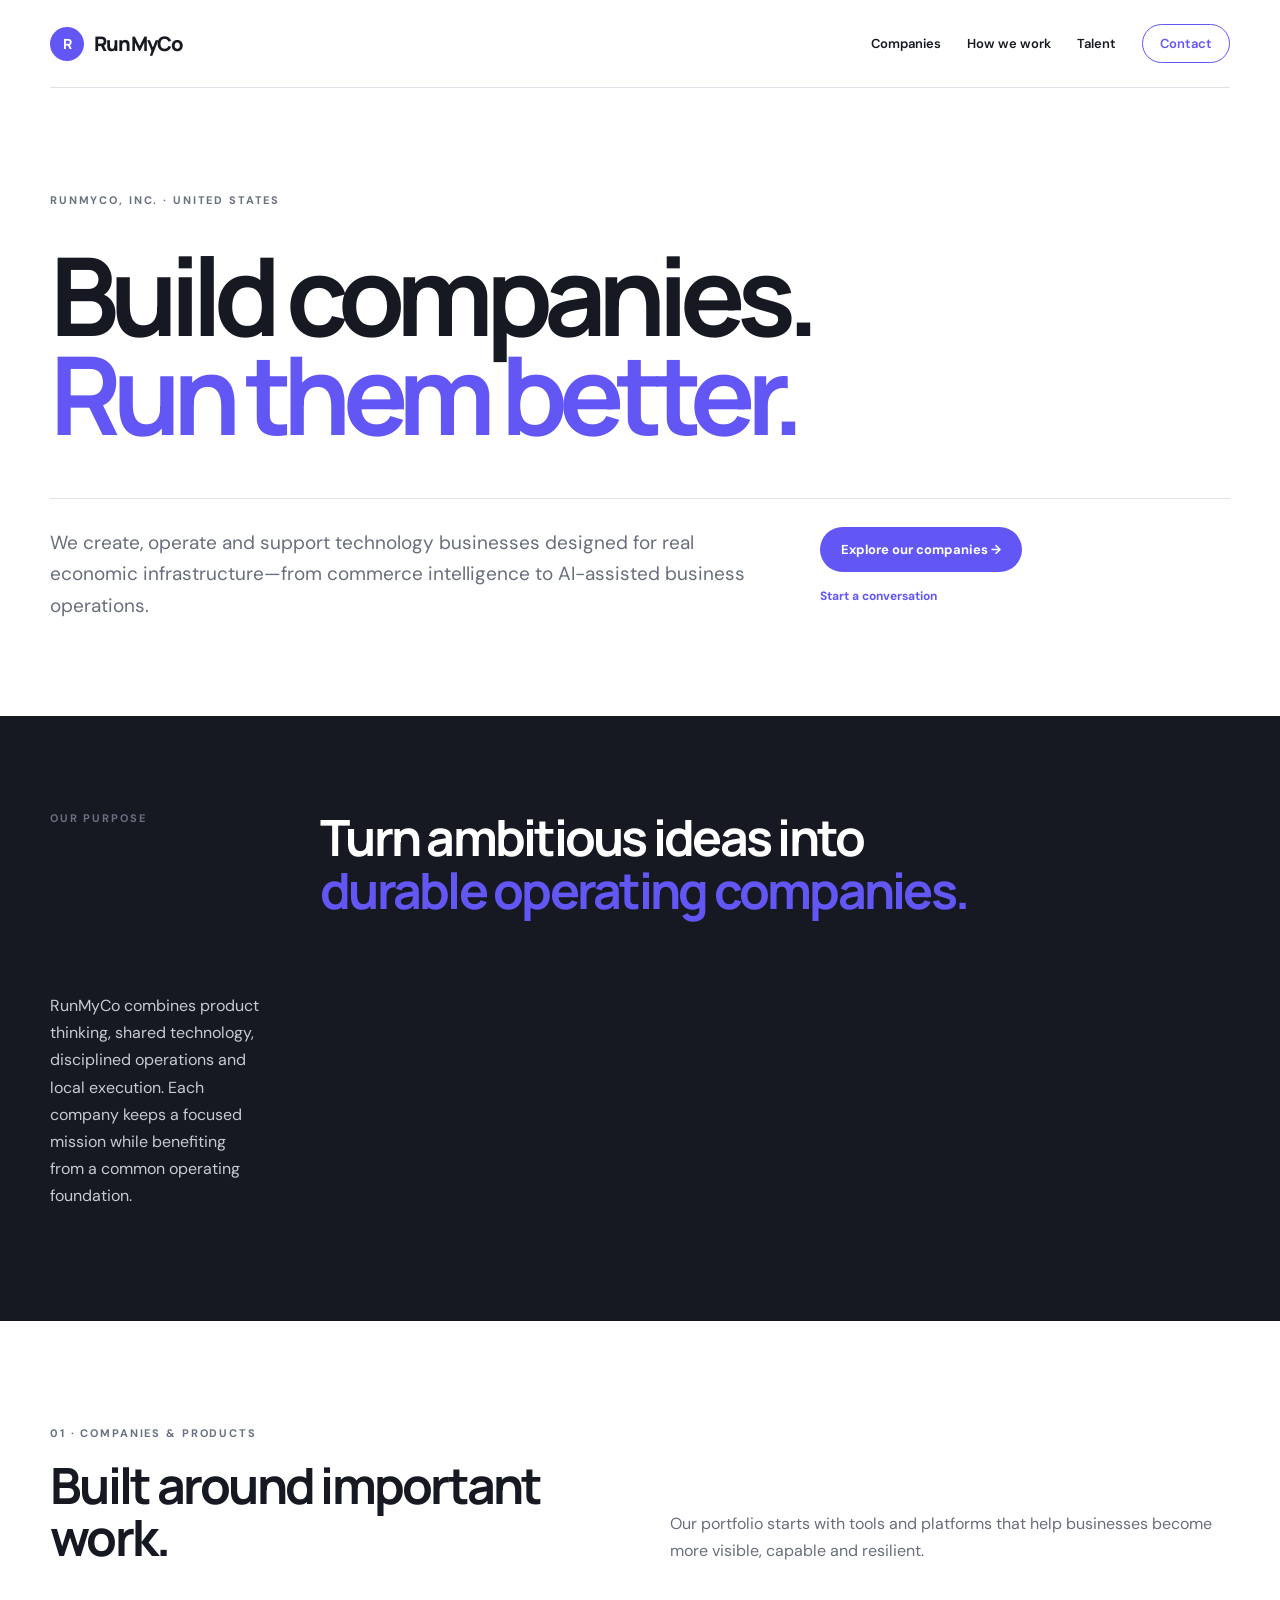
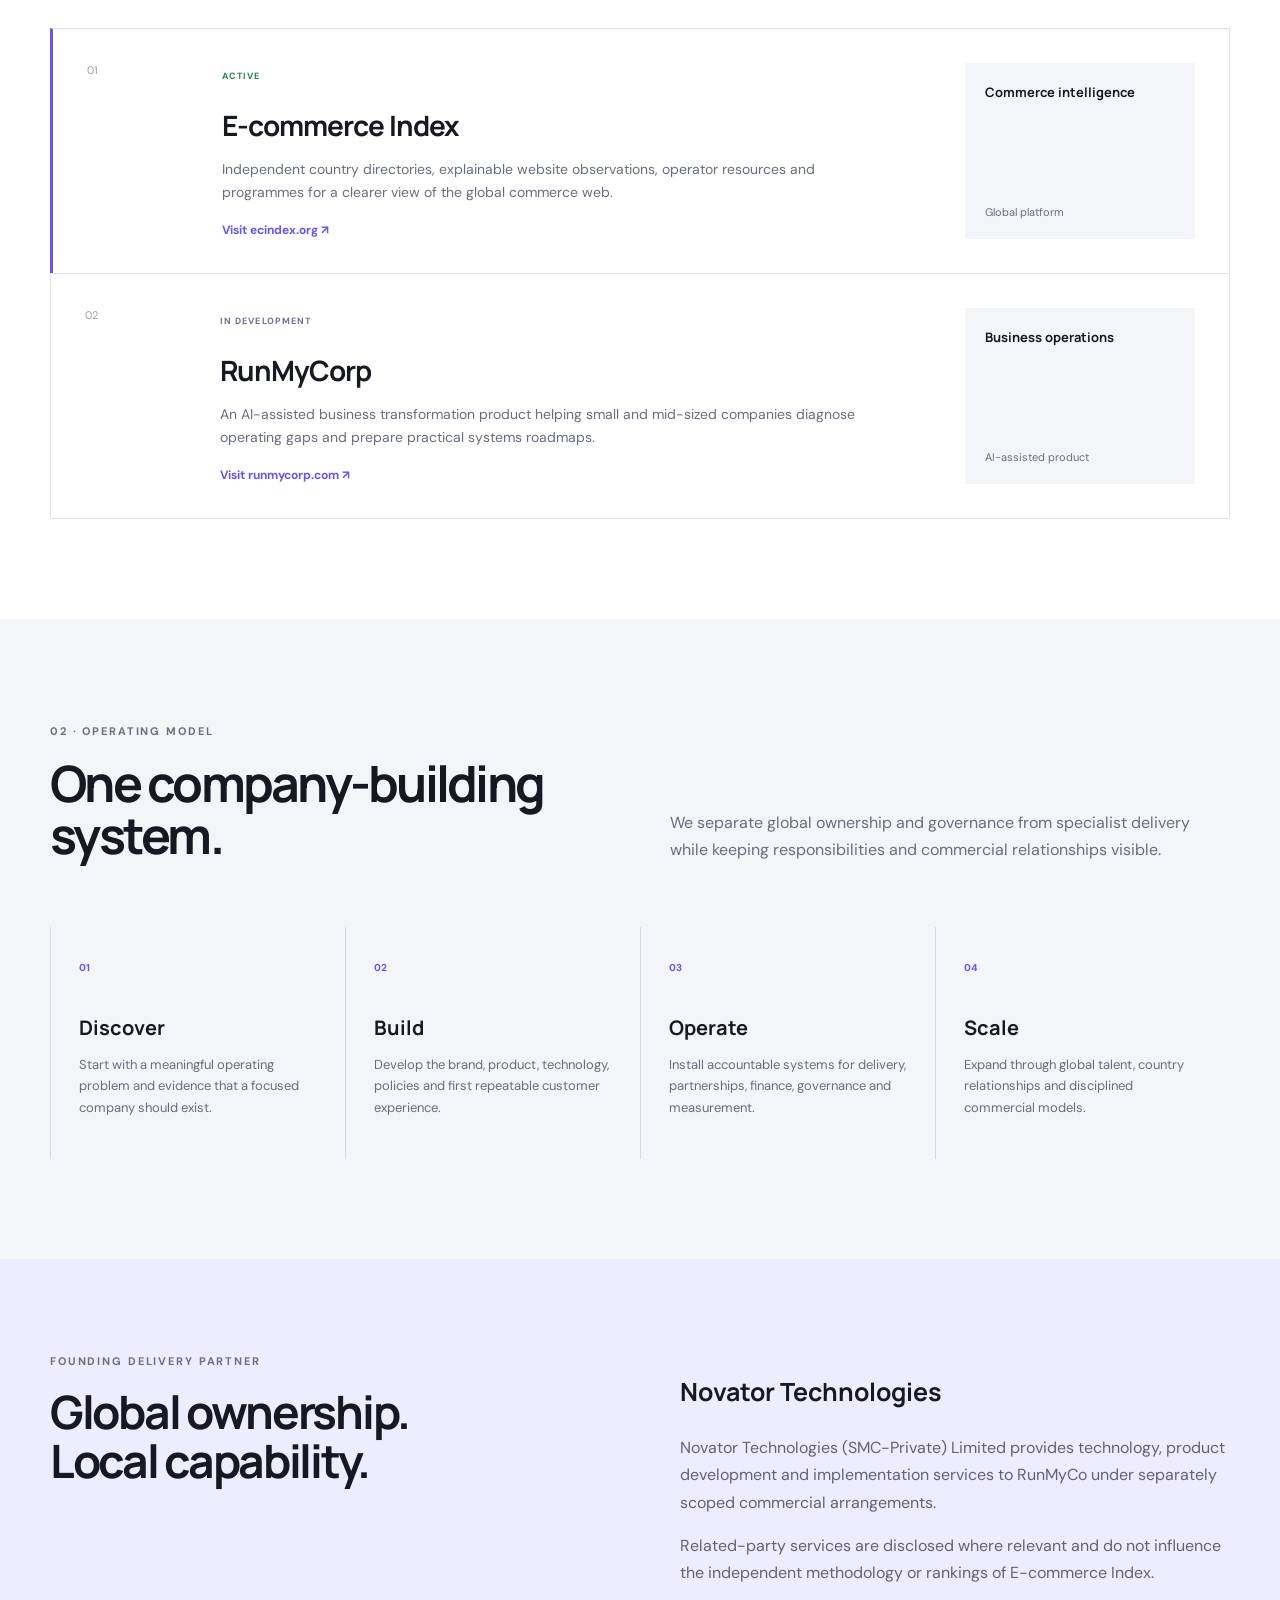
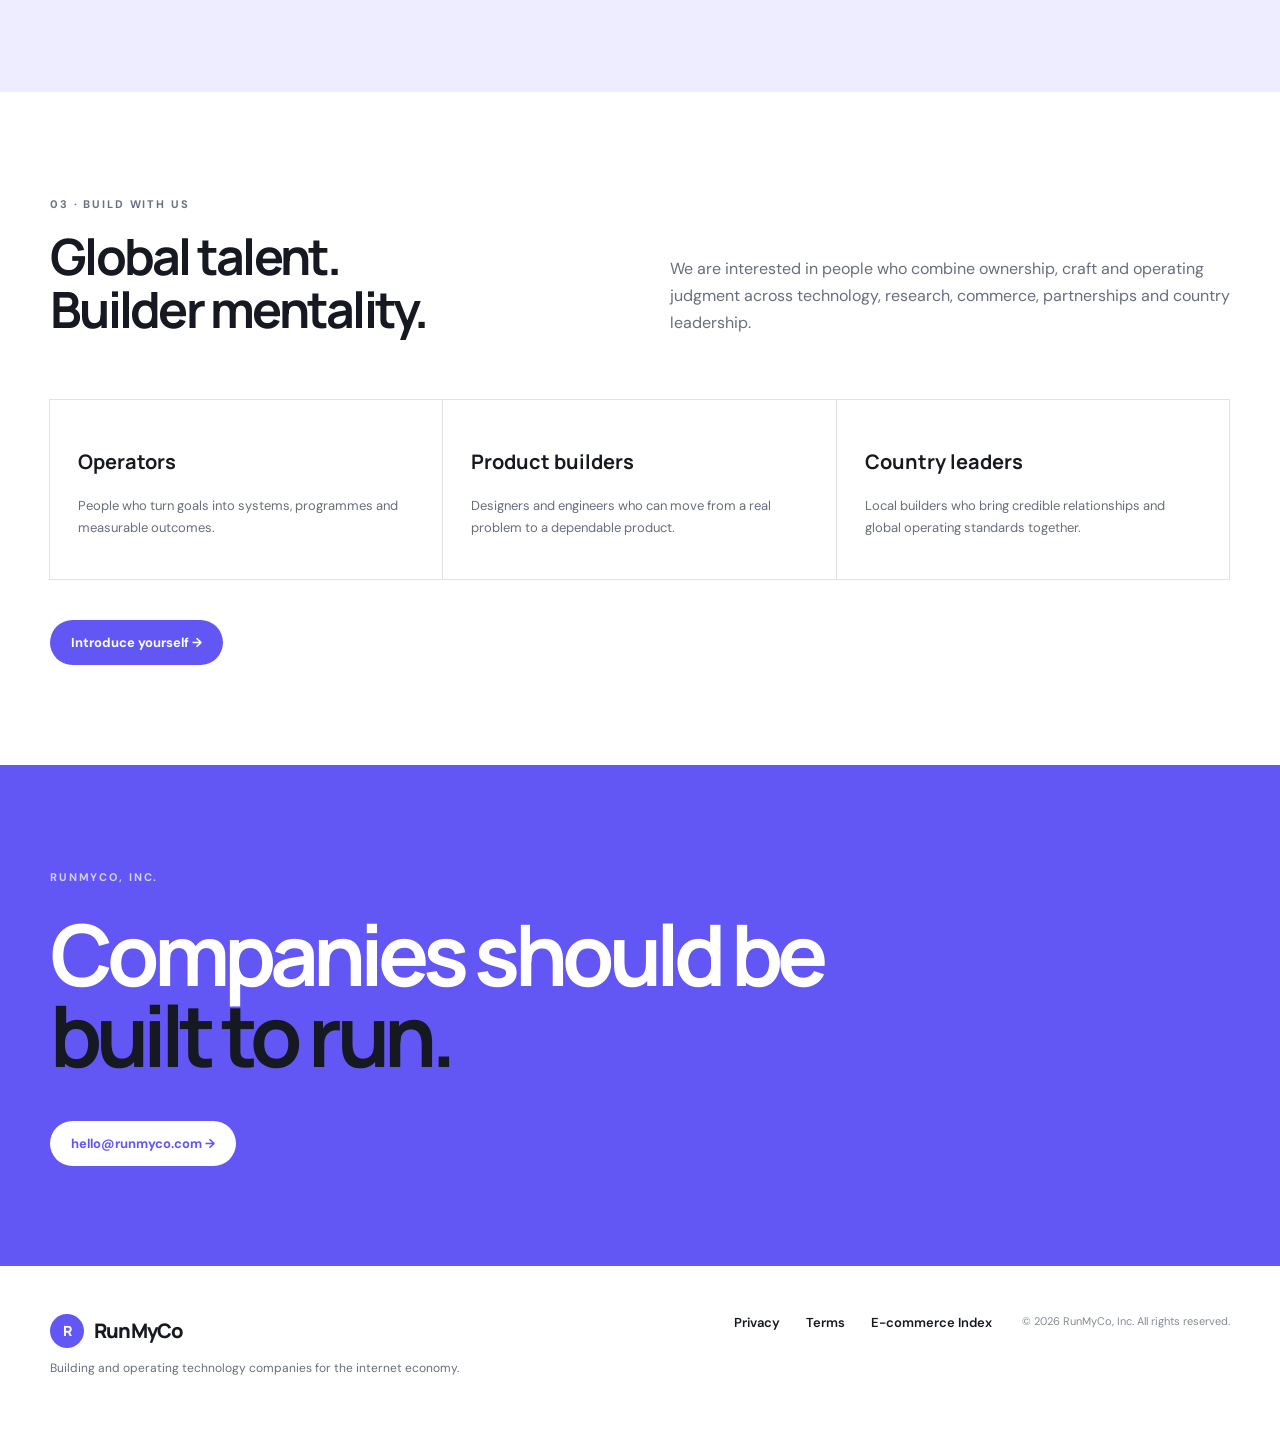
==== index.html @ 38af146b "Build RunMyCo corporate website" ====
<!doctype html><html lang="en"><head><meta charset="UTF-8"><meta name="viewport" content="width=device-width,initial-scale=1"><meta name="description" content="RunMyCo, Inc. builds and operates technology companies for the internet economy."><link rel="canonical" href="https://runmyco.com/"><meta property="og:title" content="RunMyCo, Inc."><meta property="og:description" content="We build and operate companies for the internet economy."><meta property="og:url" content="https://runmyco.com/"><title>RunMyCo, Inc. — Build. Operate. Scale.</title><link rel="preconnect" href="https://fonts.googleapis.com"><link rel="preconnect" href="https://fonts.gstatic.com" crossorigin><link href="https://fonts.googleapis.com/css2?family=DM+Sans:wght@400;500;600;700&family=Manrope:wght@500;600;700;800&display=swap" rel="stylesheet"><link rel="stylesheet" href="/styles.css"><link rel="icon" href="/favicon.svg" type="image/svg+xml"></head><body>
<header class="shell"><a class="brand" href="/"><span>R</span>RunMyCo</a><nav><a href="#portfolio">Companies</a><a href="#model">How we work</a><a href="#talent">Talent</a><a href="mailto:hello@runmyco.com" class="nav-cta">Contact</a></nav></header>
<main><section class="hero shell"><div class="eyebrow">RunMyCo, Inc. · United States</div><h1>Build companies.<br><i>Run them better.</i></h1><div class="hero-bottom"><p>We create, operate and support technology businesses designed for real economic infrastructure—from commerce intelligence to AI-assisted business operations.</p><div><a class="button primary" href="#portfolio">Explore our companies →</a><a class="text-link" href="mailto:hello@runmyco.com">Start a conversation</a></div></div></section>
<section class="statement"><div class="shell"><span>OUR PURPOSE</span><h2>Turn ambitious ideas into<br><i>durable operating companies.</i></h2><p>RunMyCo combines product thinking, shared technology, disciplined operations and local execution. Each company keeps a focused mission while benefiting from a common operating foundation.</p></div></section>
<section class="portfolio shell" id="portfolio"><div class="section-intro"><div><span>01 · COMPANIES & PRODUCTS</span><h2>Built around important work.</h2></div><p>Our portfolio starts with tools and platforms that help businesses become more visible, capable and resilient.</p></div><article class="company featured"><div class="company-no">01</div><div><span class="status active">ACTIVE</span><h3>E-commerce Index</h3><p>Independent country directories, explainable website observations, operator resources and programmes for a clearer view of the global commerce web.</p><a href="https://ecindex.org" target="_blank" rel="noopener">Visit ecindex.org ↗</a></div><aside><b>Commerce intelligence</b><span>Global platform</span></aside></article><article class="company"><div class="company-no">02</div><div><span class="status development">IN DEVELOPMENT</span><h3>RunMyCorp</h3><p>An AI-assisted business transformation product helping small and mid-sized companies diagnose operating gaps and prepare practical systems roadmaps.</p><a href="https://runmycorp.com" target="_blank" rel="noopener">Visit runmycorp.com ↗</a></div><aside><b>Business operations</b><span>AI-assisted product</span></aside></article></section>
<section class="model" id="model"><div class="shell"><div class="section-intro"><div><span>02 · OPERATING MODEL</span><h2>One company-building system.</h2></div><p>We separate global ownership and governance from specialist delivery while keeping responsibilities and commercial relationships visible.</p></div><div class="model-grid"><article><b>01</b><h3>Discover</h3><p>Start with a meaningful operating problem and evidence that a focused company should exist.</p></article><article><b>02</b><h3>Build</h3><p>Develop the brand, product, technology, policies and first repeatable customer experience.</p></article><article><b>03</b><h3>Operate</h3><p>Install accountable systems for delivery, partnerships, finance, governance and measurement.</p></article><article><b>04</b><h3>Scale</h3><p>Expand through global talent, country relationships and disciplined commercial models.</p></article></div></div></section>
<section class="partner"><div class="shell partner-grid"><div><span>FOUNDING DELIVERY PARTNER</span><h2>Global ownership.<br>Local capability.</h2></div><div><h3>Novator Technologies</h3><p>Novator Technologies (SMC-Private) Limited provides technology, product development and implementation services to RunMyCo under separately scoped commercial arrangements.</p><p>Related-party services are disclosed where relevant and do not influence the independent methodology or rankings of E-commerce Index.</p></div></div></section>
<section class="talent shell" id="talent"><div class="section-intro"><div><span>03 · BUILD WITH US</span><h2>Global talent.<br>Builder mentality.</h2></div><p>We are interested in people who combine ownership, craft and operating judgment across technology, research, commerce, partnerships and country leadership.</p></div><div class="talent-grid"><article><h3>Operators</h3><p>People who turn goals into systems, programmes and measurable outcomes.</p></article><article><h3>Product builders</h3><p>Designers and engineers who can move from a real problem to a dependable product.</p></article><article><h3>Country leaders</h3><p>Local builders who bring credible relationships and global operating standards together.</p></article></div><a class="button primary" href="mailto:hello@runmyco.com?subject=Building%20with%20RunMyCo&body=Name%3A%0ACountry%3A%0AProfessional%20profile%3A%0AArea%20of%20interest%3A%0AWhat%20you%20would%20like%20to%20build%3A%0A">Introduce yourself →</a></section>
<section class="closing"><div class="shell"><span>RUNMYCO, INC.</span><h2>Companies should be<br><i>built to run.</i></h2><a class="button light" href="mailto:hello@runmyco.com">hello@runmyco.com →</a></div></section></main>
<footer class="shell"><div><a class="brand" href="/"><span>R</span>RunMyCo</a><p>Building and operating technology companies for the internet economy.</p></div><nav><a href="/privacy/">Privacy</a><a href="/terms/">Terms</a><a href="https://ecindex.org">E-commerce Index</a></nav><small>© 2026 RunMyCo, Inc. All rights reserved.</small></footer></body></html>
---- styles.css ----
:root{--ink:#171922;--muted:#686e7d;--rule:#dfe2e8;--soft:#f4f5f8;--purple:#6257f5;--lavender:#eeecff}*{box-sizing:border-box}html{scroll-behavior:smooth}body{margin:0;color:var(--ink);font-family:"DM Sans",sans-serif}.shell{margin:auto;width:min(1180px,calc(100% - 40px))}header{align-items:center;border-bottom:1px solid var(--rule);display:flex;height:88px;justify-content:space-between}.brand{align-items:center;color:var(--ink);display:flex;font:800 20px "Manrope";gap:10px;letter-spacing:-.04em;text-decoration:none}.brand span{background:var(--purple);border-radius:50%;color:#fff;display:grid;font-size:14px;height:34px;place-items:center;width:34px}header nav,footer nav{align-items:center;display:flex;gap:26px}header nav a,footer nav a{color:var(--ink);font-size:13px;font-weight:600;text-decoration:none}.nav-cta{border:1px solid var(--purple);border-radius:99px;color:var(--purple)!important;padding:10px 17px}.hero{padding:105px 0 95px}.eyebrow,.section-intro span,.statement span,.partner span,.closing span{color:#697083;font-size:11px;font-weight:700;letter-spacing:.17em;text-transform:uppercase}.hero h1{font:700 clamp(60px,8.5vw,118px)/.91 "Manrope";letter-spacing:-.08em;margin:38px 0 55px}.hero h1 i,.statement h2 i,.closing h2 i{color:var(--purple);font-style:normal}.hero-bottom{border-top:1px solid var(--rule);display:grid;gap:75px;grid-template-columns:1fr 410px;padding-top:28px}.hero-bottom p{color:var(--muted);font-size:19px;line-height:1.65;margin:0;max-width:720px}.hero-bottom>div{align-items:flex-start;display:flex;flex-direction:column;gap:16px}.button{border-radius:99px;display:inline-flex;font-size:13px;font-weight:700;padding:14px 21px;text-decoration:none}.primary{background:var(--purple);color:#fff}.text-link{color:var(--purple);font-size:12px;font-weight:700;text-decoration:none}.statement{background:var(--ink);color:#fff;padding:95px 0}.statement .shell{display:grid;gap:60px;grid-template-columns:210px 1fr}.statement h2{font:700 50px/1.05 "Manrope";letter-spacing:-.055em;margin:0}.statement p{color:#c7cad3;line-height:1.7;max-width:720px}.portfolio,.talent{padding:100px 0}.section-intro{display:grid;gap:60px;grid-template-columns:1fr 1fr;margin-bottom:48px}.section-intro h2{font:700 50px/1.05 "Manrope";letter-spacing:-.055em;margin:17px 0}.section-intro>p{align-self:end;color:var(--muted);line-height:1.7}.company{border:1px solid var(--rule);display:grid;gap:35px;grid-template-columns:100px 1fr 230px;margin-top:-1px;padding:34px}.company-no{color:#9ba0ad;font-size:11px}.company .status{font-size:9px;font-weight:700;letter-spacing:.12em}.status.active{color:#26834e}.status.development{color:#756e91}.company h3{font:700 28px "Manrope";letter-spacing:-.035em;margin:22px 0 10px}.company p{color:var(--muted);font-size:14px;line-height:1.65;max-width:650px}.company a{color:var(--purple);font-size:12px;font-weight:700;text-decoration:none}.company aside{align-items:flex-start;background:var(--soft);display:flex;flex-direction:column;padding:20px}.company aside b{font:700 13px "Manrope"}.company aside span{color:var(--muted);font-size:11px;margin-top:auto}.company.featured{border-left:3px solid var(--purple)}.model{background:var(--soft);padding:100px 0}.model-grid{display:grid;grid-template-columns:repeat(4,1fr)}.model-grid article{border-left:1px solid #d7dae2;padding:28px}.model-grid b{color:var(--purple);font-size:10px}.model-grid h3{font:700 20px "Manrope";margin:38px 0 10px}.model-grid p,.talent-grid p{color:var(--muted);font-size:13px;line-height:1.65}.partner{background:var(--lavender);padding:90px 0}.partner-grid{display:grid;gap:80px;grid-template-columns:1fr 1fr}.partner h2{font:700 46px/1.05 "Manrope";letter-spacing:-.05em;margin:18px 0}.partner h3{font:700 25px "Manrope"}.partner p{color:#5f6474;line-height:1.7}.talent-grid{display:grid;grid-template-columns:repeat(3,1fr);margin-bottom:40px}.talent-grid article{border:1px solid var(--rule);margin:-1px 0 0 -1px;padding:28px}.talent-grid h3{font:700 20px "Manrope"}.closing{background:var(--purple);color:#fff;padding:100px 0}.closing span{color:#d4d0ff}.closing h2{font:700 clamp(50px,7vw,85px)/.95 "Manrope";letter-spacing:-.07em;margin:28px 0 45px}.closing h2 i{color:#171922}.button.light{background:#fff;color:var(--purple)}footer{align-items:start;display:grid;gap:30px;grid-template-columns:1fr auto auto;padding:48px 0}footer p{color:var(--muted);font-size:12px}footer small{color:#858a98;font-size:11px}@media(max-width:850px){header nav a:not(.nav-cta){display:none}.hero-bottom,.statement .shell,.section-intro,.partner-grid{grid-template-columns:1fr}.company{grid-template-columns:55px 1fr}.company aside{grid-column:2}.model-grid,.talent-grid{grid-template-columns:1fr 1fr}footer{grid-template-columns:1fr}}@media(max-width:580px){.hero{padding:70px 0}.hero h1{font-size:clamp(52px,15vw,72px)}.company{grid-template-columns:1fr;padding:25px}.company aside{grid-column:auto}.model-grid,.talent-grid{grid-template-columns:1fr}.portfolio,.talent,.model{padding:70px 0}.statement h2,.section-intro h2,.partner h2{font-size:39px}}
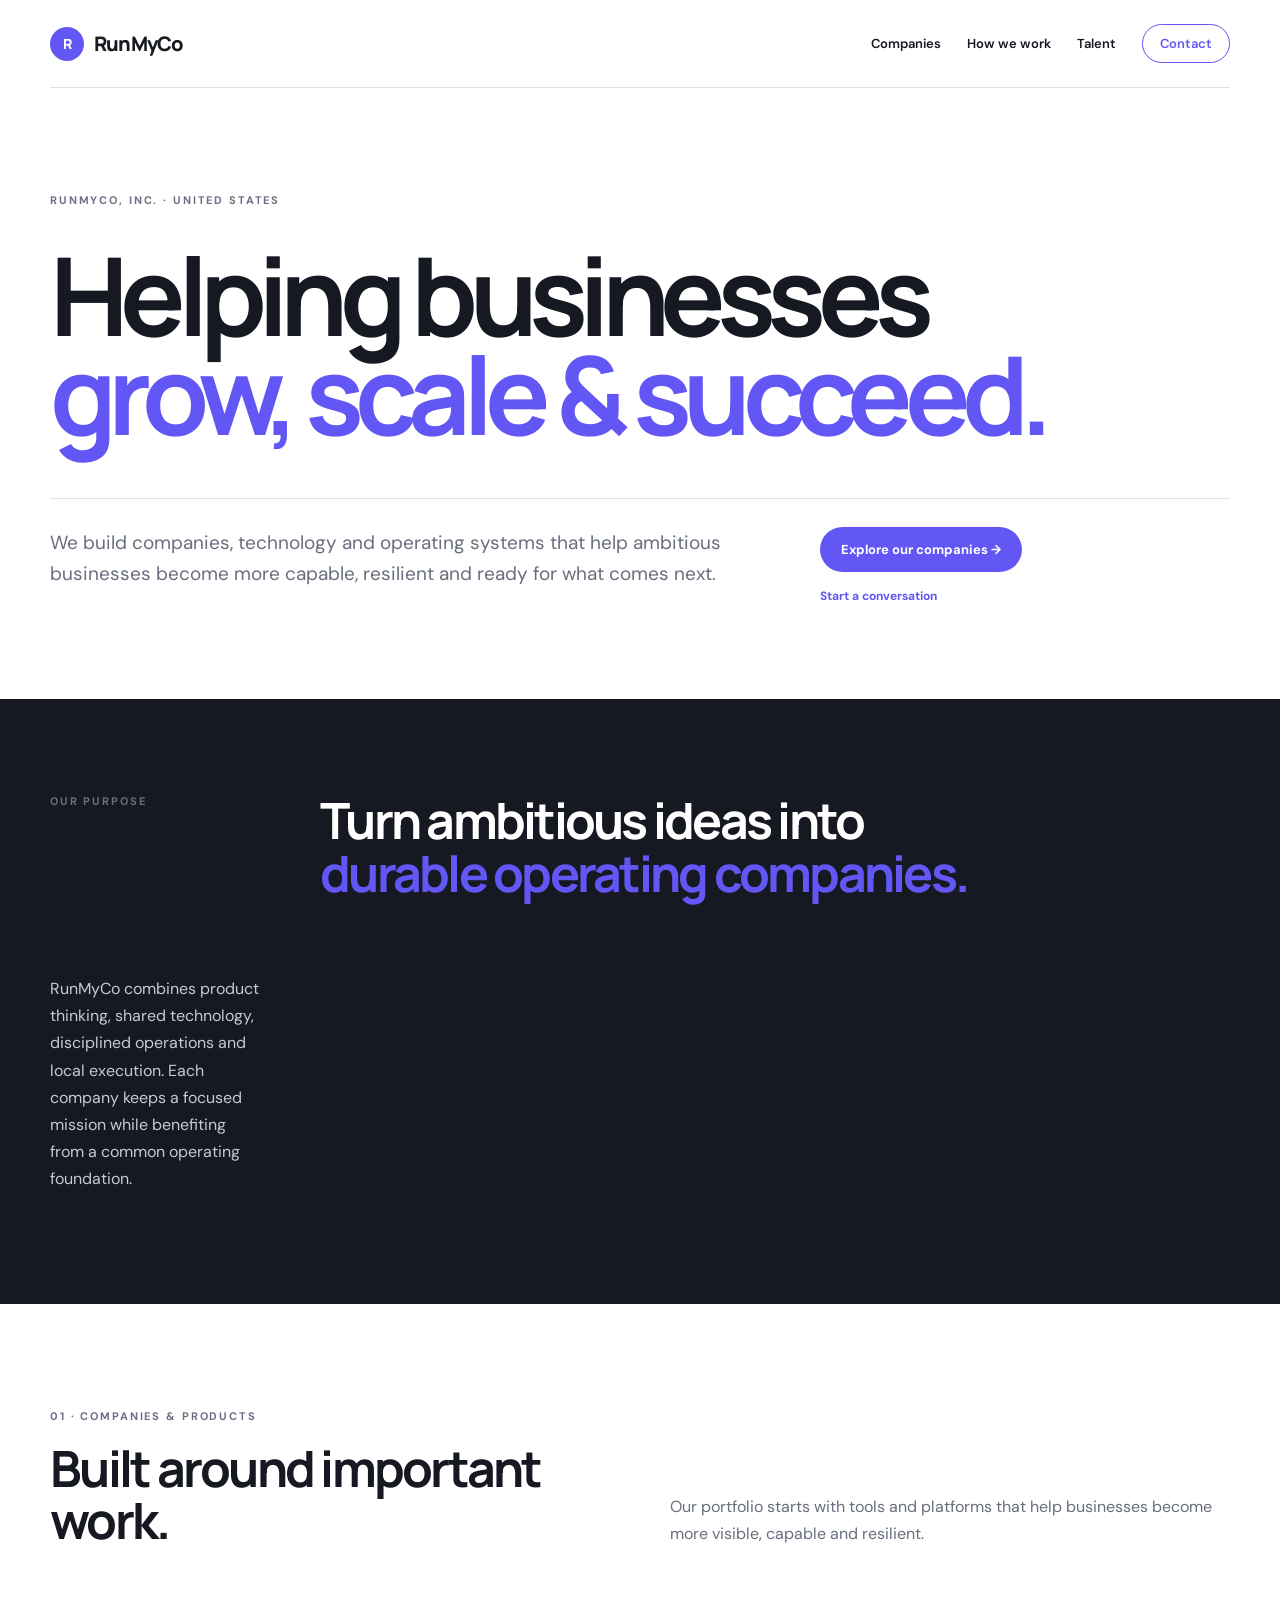
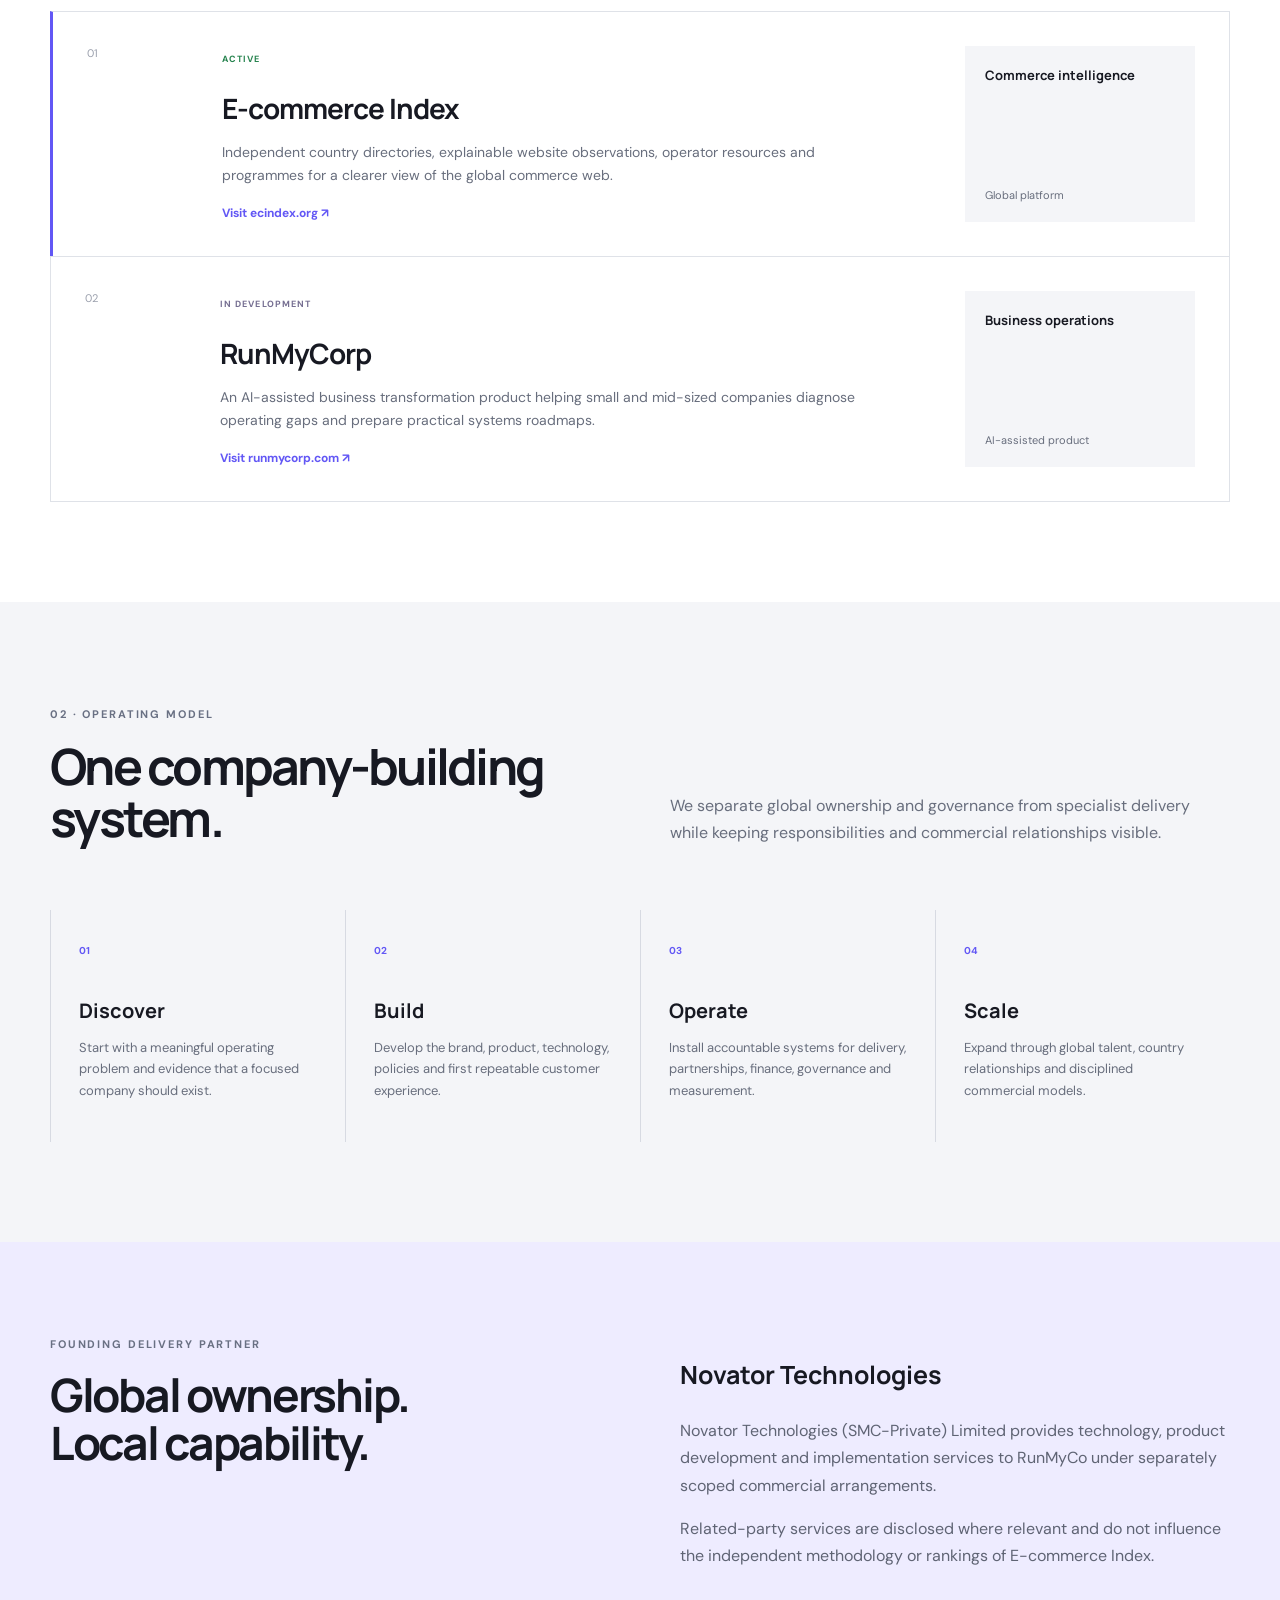
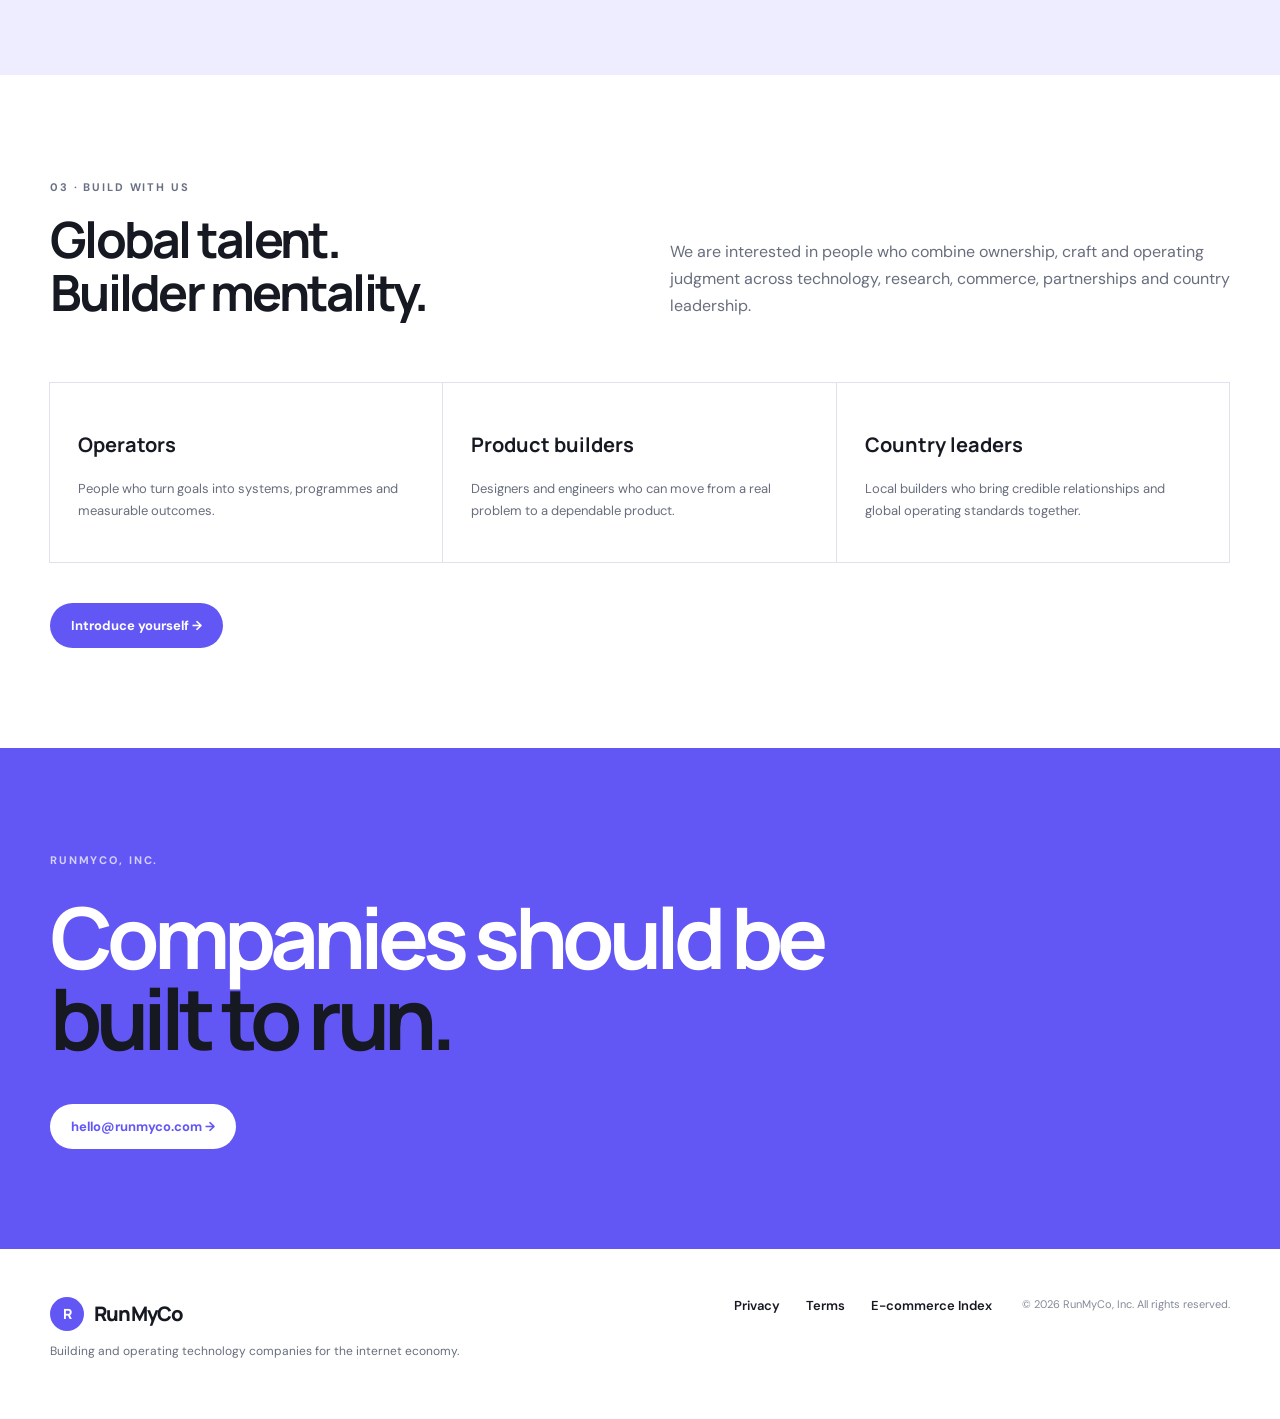
==== commit 0e561ab3: "Refine RunMyCo growth positioning" ====
--- a/index.html
+++ b/index.html
@@ -1,6 +1,6 @@
-<!doctype html><html lang="en"><head><meta charset="UTF-8"><meta name="viewport" content="width=device-width,initial-scale=1"><meta name="description" content="RunMyCo, Inc. builds and operates technology companies for the internet economy."><link rel="canonical" href="https://runmyco.com/"><meta property="og:title" content="RunMyCo, Inc."><meta property="og:description" content="We build and operate companies for the internet economy."><meta property="og:url" content="https://runmyco.com/"><title>RunMyCo, Inc. — Build. Operate. Scale.</title><link rel="preconnect" href="https://fonts.googleapis.com"><link rel="preconnect" href="https://fonts.gstatic.com" crossorigin><link href="https://fonts.googleapis.com/css2?family=DM+Sans:wght@400;500;600;700&family=Manrope:wght@500;600;700;800&display=swap" rel="stylesheet"><link rel="stylesheet" href="/styles.css"><link rel="icon" href="/favicon.svg" type="image/svg+xml"></head><body>
+<!doctype html><html lang="en"><head><meta charset="UTF-8"><meta name="viewport" content="width=device-width,initial-scale=1"><meta name="description" content="RunMyCo, Inc. helps businesses grow, scale and succeed through technology, operations and company building."><link rel="canonical" href="https://runmyco.com/"><meta property="og:title" content="RunMyCo, Inc."><meta property="og:description" content="Helping businesses grow, scale & succeed."><meta property="og:url" content="https://runmyco.com/"><title>RunMyCo, Inc. — Helping businesses grow, scale & succeed.</title><link rel="preconnect" href="https://fonts.googleapis.com"><link rel="preconnect" href="https://fonts.gstatic.com" crossorigin><link href="https://fonts.googleapis.com/css2?family=DM+Sans:wght@400;500;600;700&family=Manrope:wght@500;600;700;800&display=swap" rel="stylesheet"><link rel="stylesheet" href="/styles.css"><link rel="icon" href="/favicon.svg" type="image/svg+xml"></head><body>
 <header class="shell"><a class="brand" href="/"><span>R</span>RunMyCo</a><nav><a href="#portfolio">Companies</a><a href="#model">How we work</a><a href="#talent">Talent</a><a href="mailto:hello@runmyco.com" class="nav-cta">Contact</a></nav></header>
-<main><section class="hero shell"><div class="eyebrow">RunMyCo, Inc. · United States</div><h1>Build companies.<br><i>Run them better.</i></h1><div class="hero-bottom"><p>We create, operate and support technology businesses designed for real economic infrastructure—from commerce intelligence to AI-assisted business operations.</p><div><a class="button primary" href="#portfolio">Explore our companies →</a><a class="text-link" href="mailto:hello@runmyco.com">Start a conversation</a></div></div></section>
+<main><section class="hero shell"><div class="eyebrow">RunMyCo, Inc. · United States</div><h1>Helping businesses<br><i>grow, scale & succeed.</i></h1><div class="hero-bottom"><p>We build companies, technology and operating systems that help ambitious businesses become more capable, resilient and ready for what comes next.</p><div><a class="button primary" href="#portfolio">Explore our companies →</a><a class="text-link" href="mailto:hello@runmyco.com">Start a conversation</a></div></div></section>
 <section class="statement"><div class="shell"><span>OUR PURPOSE</span><h2>Turn ambitious ideas into<br><i>durable operating companies.</i></h2><p>RunMyCo combines product thinking, shared technology, disciplined operations and local execution. Each company keeps a focused mission while benefiting from a common operating foundation.</p></div></section>
 <section class="portfolio shell" id="portfolio"><div class="section-intro"><div><span>01 · COMPANIES & PRODUCTS</span><h2>Built around important work.</h2></div><p>Our portfolio starts with tools and platforms that help businesses become more visible, capable and resilient.</p></div><article class="company featured"><div class="company-no">01</div><div><span class="status active">ACTIVE</span><h3>E-commerce Index</h3><p>Independent country directories, explainable website observations, operator resources and programmes for a clearer view of the global commerce web.</p><a href="https://ecindex.org" target="_blank" rel="noopener">Visit ecindex.org ↗</a></div><aside><b>Commerce intelligence</b><span>Global platform</span></aside></article><article class="company"><div class="company-no">02</div><div><span class="status development">IN DEVELOPMENT</span><h3>RunMyCorp</h3><p>An AI-assisted business transformation product helping small and mid-sized companies diagnose operating gaps and prepare practical systems roadmaps.</p><a href="https://runmycorp.com" target="_blank" rel="noopener">Visit runmycorp.com ↗</a></div><aside><b>Business operations</b><span>AI-assisted product</span></aside></article></section>
 <section class="model" id="model"><div class="shell"><div class="section-intro"><div><span>02 · OPERATING MODEL</span><h2>One company-building system.</h2></div><p>We separate global ownership and governance from specialist delivery while keeping responsibilities and commercial relationships visible.</p></div><div class="model-grid"><article><b>01</b><h3>Discover</h3><p>Start with a meaningful operating problem and evidence that a focused company should exist.</p></article><article><b>02</b><h3>Build</h3><p>Develop the brand, product, technology, policies and first repeatable customer experience.</p></article><article><b>03</b><h3>Operate</h3><p>Install accountable systems for delivery, partnerships, finance, governance and measurement.</p></article><article><b>04</b><h3>Scale</h3><p>Expand through global talent, country relationships and disciplined commercial models.</p></article></div></div></section>
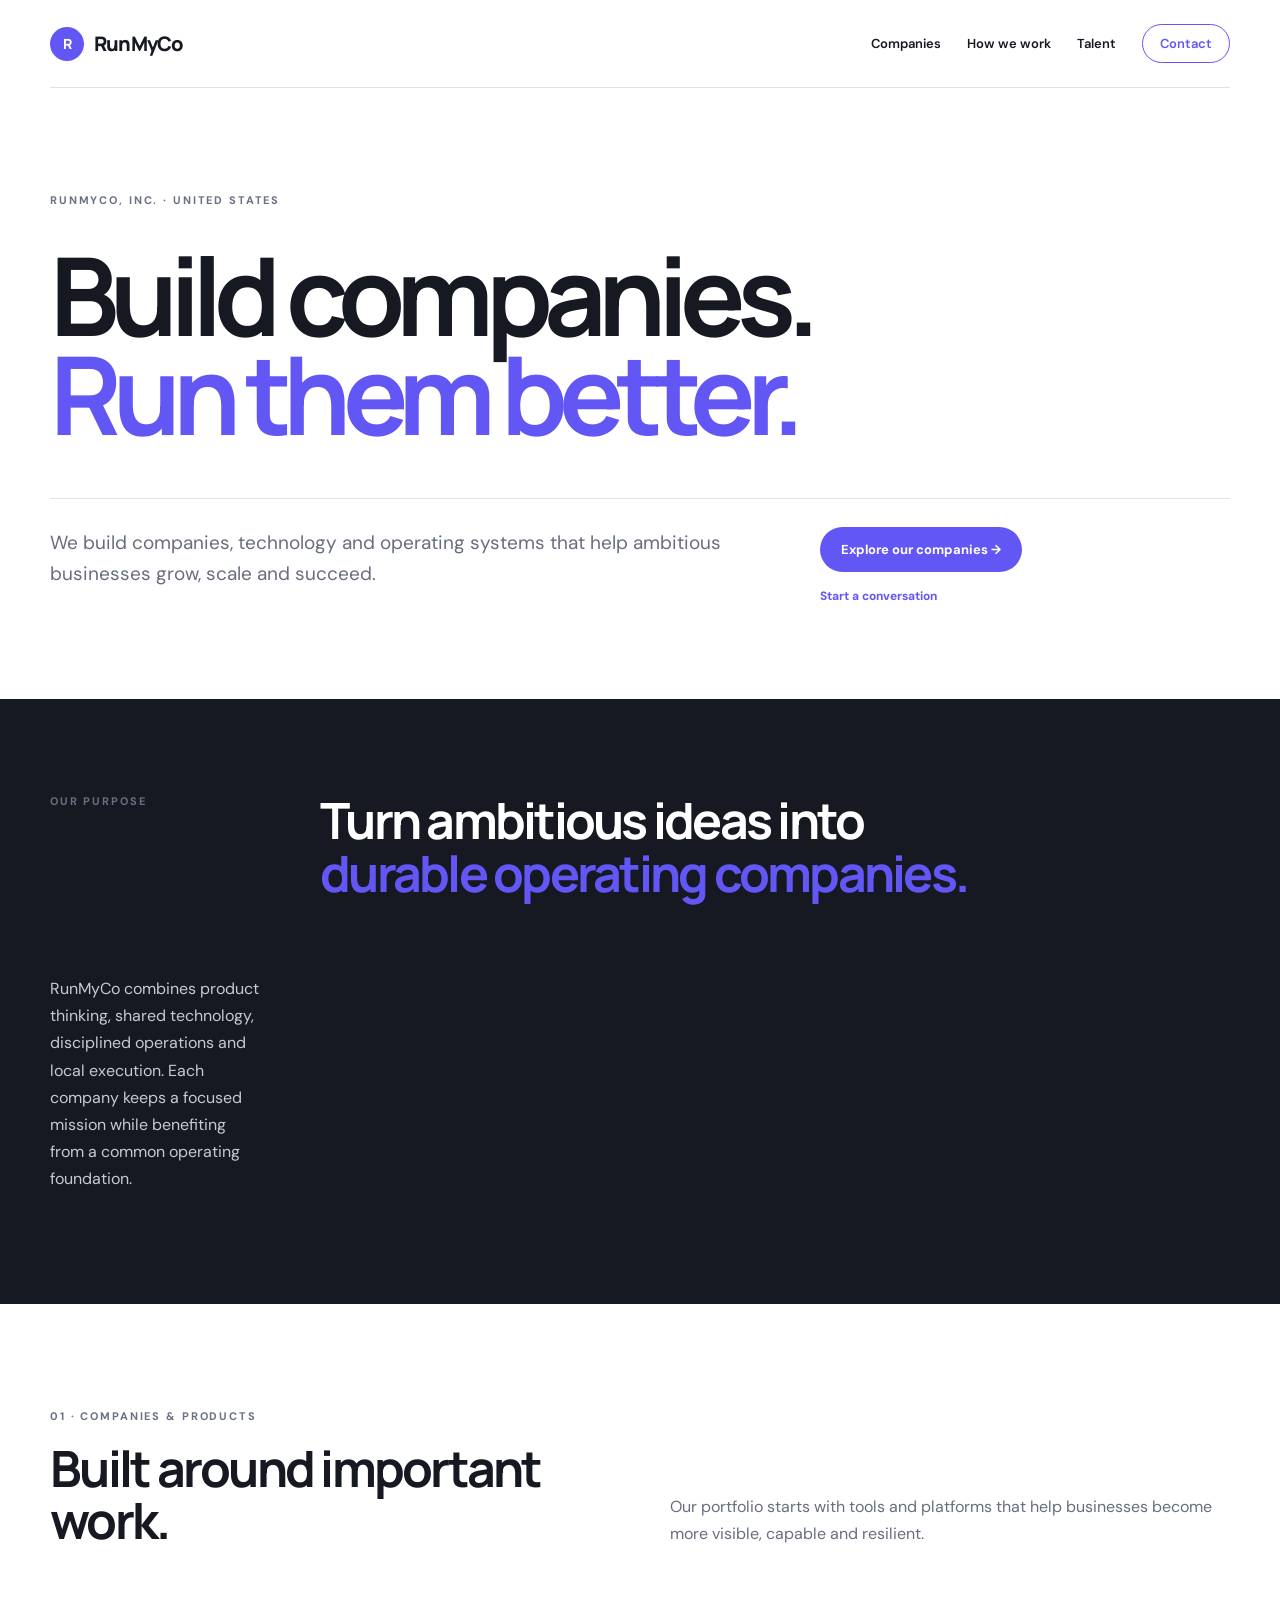
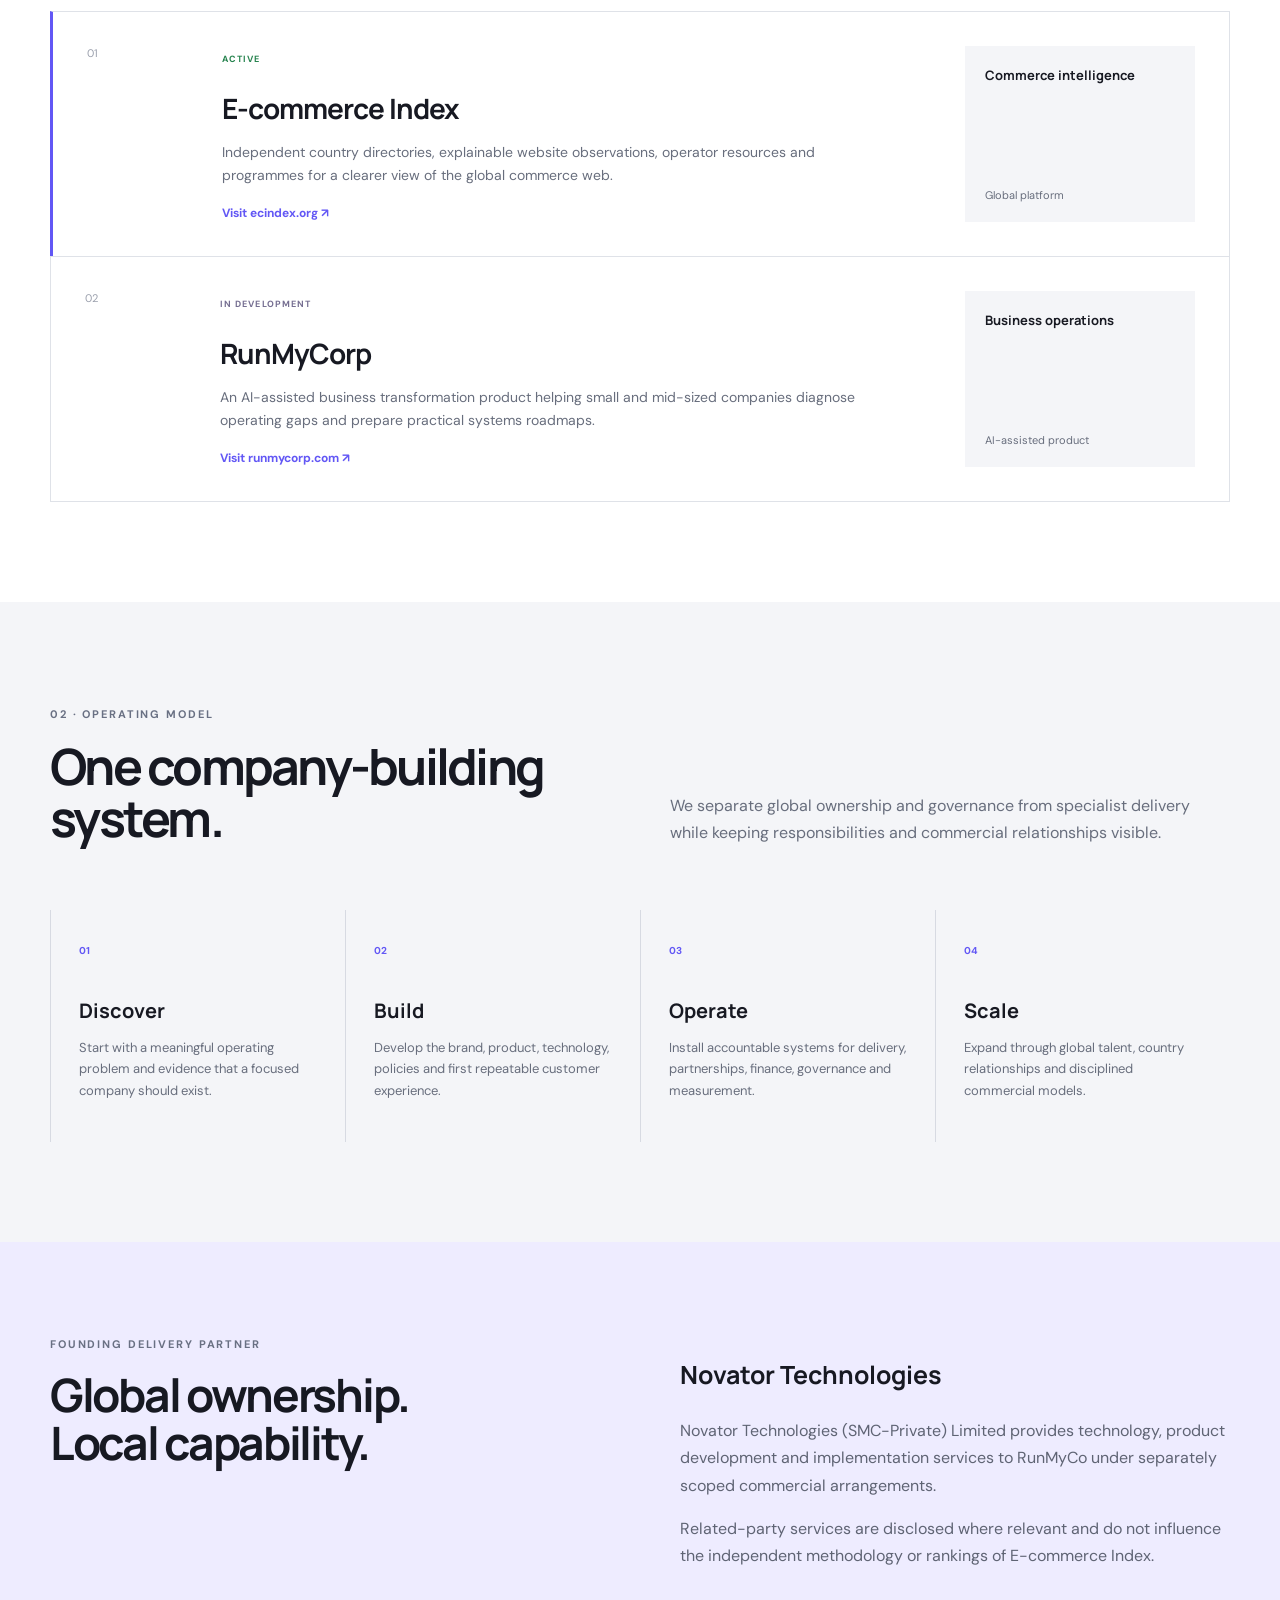
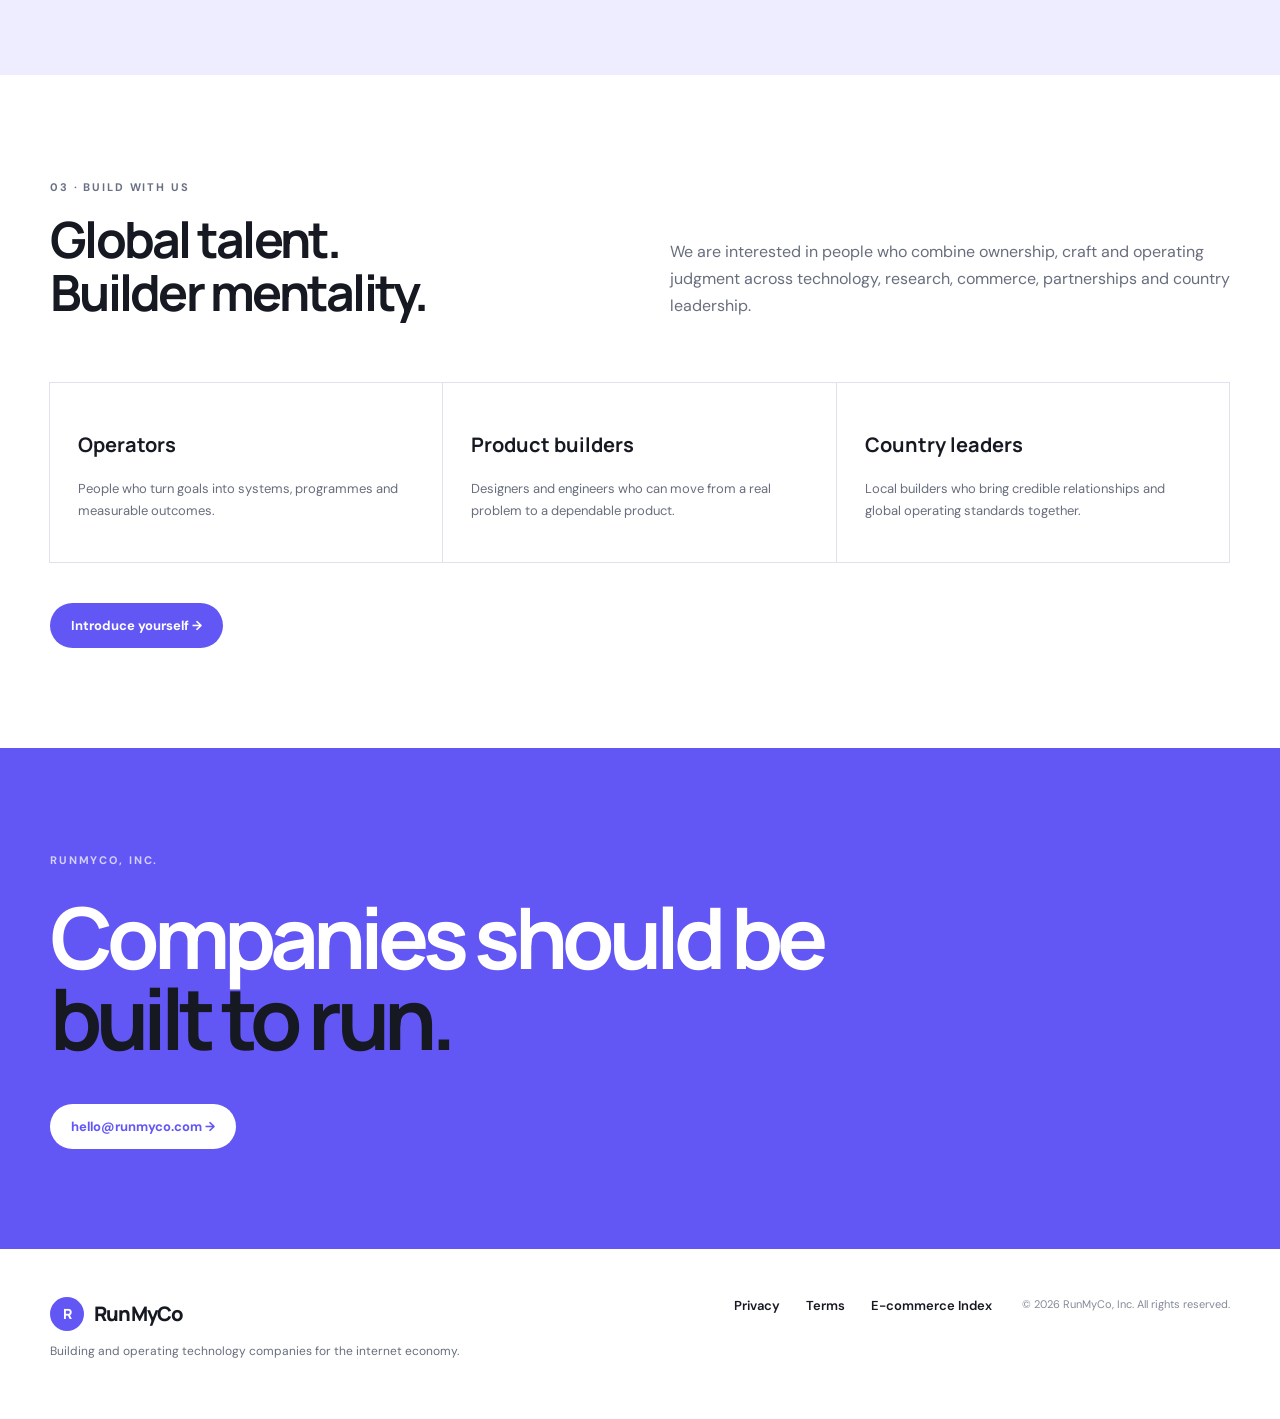
==== commit 88812f2b: "Restore RunMyCo company-building headline" ====
--- a/index.html
+++ b/index.html
@@ -1,6 +1,6 @@
-<!doctype html><html lang="en"><head><meta charset="UTF-8"><meta name="viewport" content="width=device-width,initial-scale=1"><meta name="description" content="RunMyCo, Inc. helps businesses grow, scale and succeed through technology, operations and company building."><link rel="canonical" href="https://runmyco.com/"><meta property="og:title" content="RunMyCo, Inc."><meta property="og:description" content="Helping businesses grow, scale & succeed."><meta property="og:url" content="https://runmyco.com/"><title>RunMyCo, Inc. — Helping businesses grow, scale & succeed.</title><link rel="preconnect" href="https://fonts.googleapis.com"><link rel="preconnect" href="https://fonts.gstatic.com" crossorigin><link href="https://fonts.googleapis.com/css2?family=DM+Sans:wght@400;500;600;700&family=Manrope:wght@500;600;700;800&display=swap" rel="stylesheet"><link rel="stylesheet" href="/styles.css"><link rel="icon" href="/favicon.svg" type="image/svg+xml"></head><body>
+<!doctype html><html lang="en"><head><meta charset="UTF-8"><meta name="viewport" content="width=device-width,initial-scale=1"><meta name="description" content="RunMyCo, Inc. builds and operates technology companies that help businesses grow, scale and succeed."><link rel="canonical" href="https://runmyco.com/"><meta property="og:title" content="RunMyCo, Inc."><meta property="og:description" content="Build companies. Run them better."><meta property="og:url" content="https://runmyco.com/"><title>RunMyCo, Inc. — Build companies. Run them better.</title><link rel="preconnect" href="https://fonts.googleapis.com"><link rel="preconnect" href="https://fonts.gstatic.com" crossorigin><link href="https://fonts.googleapis.com/css2?family=DM+Sans:wght@400;500;600;700&family=Manrope:wght@500;600;700;800&display=swap" rel="stylesheet"><link rel="stylesheet" href="/styles.css"><link rel="icon" href="/favicon.svg" type="image/svg+xml"></head><body>
 <header class="shell"><a class="brand" href="/"><span>R</span>RunMyCo</a><nav><a href="#portfolio">Companies</a><a href="#model">How we work</a><a href="#talent">Talent</a><a href="mailto:hello@runmyco.com" class="nav-cta">Contact</a></nav></header>
-<main><section class="hero shell"><div class="eyebrow">RunMyCo, Inc. · United States</div><h1>Helping businesses<br><i>grow, scale & succeed.</i></h1><div class="hero-bottom"><p>We build companies, technology and operating systems that help ambitious businesses become more capable, resilient and ready for what comes next.</p><div><a class="button primary" href="#portfolio">Explore our companies →</a><a class="text-link" href="mailto:hello@runmyco.com">Start a conversation</a></div></div></section>
+<main><section class="hero shell"><div class="eyebrow">RunMyCo, Inc. · United States</div><h1>Build companies.<br><i>Run them better.</i></h1><div class="hero-bottom"><p>We build companies, technology and operating systems that help ambitious businesses grow, scale and succeed.</p><div><a class="button primary" href="#portfolio">Explore our companies →</a><a class="text-link" href="mailto:hello@runmyco.com">Start a conversation</a></div></div></section>
 <section class="statement"><div class="shell"><span>OUR PURPOSE</span><h2>Turn ambitious ideas into<br><i>durable operating companies.</i></h2><p>RunMyCo combines product thinking, shared technology, disciplined operations and local execution. Each company keeps a focused mission while benefiting from a common operating foundation.</p></div></section>
 <section class="portfolio shell" id="portfolio"><div class="section-intro"><div><span>01 · COMPANIES & PRODUCTS</span><h2>Built around important work.</h2></div><p>Our portfolio starts with tools and platforms that help businesses become more visible, capable and resilient.</p></div><article class="company featured"><div class="company-no">01</div><div><span class="status active">ACTIVE</span><h3>E-commerce Index</h3><p>Independent country directories, explainable website observations, operator resources and programmes for a clearer view of the global commerce web.</p><a href="https://ecindex.org" target="_blank" rel="noopener">Visit ecindex.org ↗</a></div><aside><b>Commerce intelligence</b><span>Global platform</span></aside></article><article class="company"><div class="company-no">02</div><div><span class="status development">IN DEVELOPMENT</span><h3>RunMyCorp</h3><p>An AI-assisted business transformation product helping small and mid-sized companies diagnose operating gaps and prepare practical systems roadmaps.</p><a href="https://runmycorp.com" target="_blank" rel="noopener">Visit runmycorp.com ↗</a></div><aside><b>Business operations</b><span>AI-assisted product</span></aside></article></section>
 <section class="model" id="model"><div class="shell"><div class="section-intro"><div><span>02 · OPERATING MODEL</span><h2>One company-building system.</h2></div><p>We separate global ownership and governance from specialist delivery while keeping responsibilities and commercial relationships visible.</p></div><div class="model-grid"><article><b>01</b><h3>Discover</h3><p>Start with a meaningful operating problem and evidence that a focused company should exist.</p></article><article><b>02</b><h3>Build</h3><p>Develop the brand, product, technology, policies and first repeatable customer experience.</p></article><article><b>03</b><h3>Operate</h3><p>Install accountable systems for delivery, partnerships, finance, governance and measurement.</p></article><article><b>04</b><h3>Scale</h3><p>Expand through global talent, country relationships and disciplined commercial models.</p></article></div></div></section>
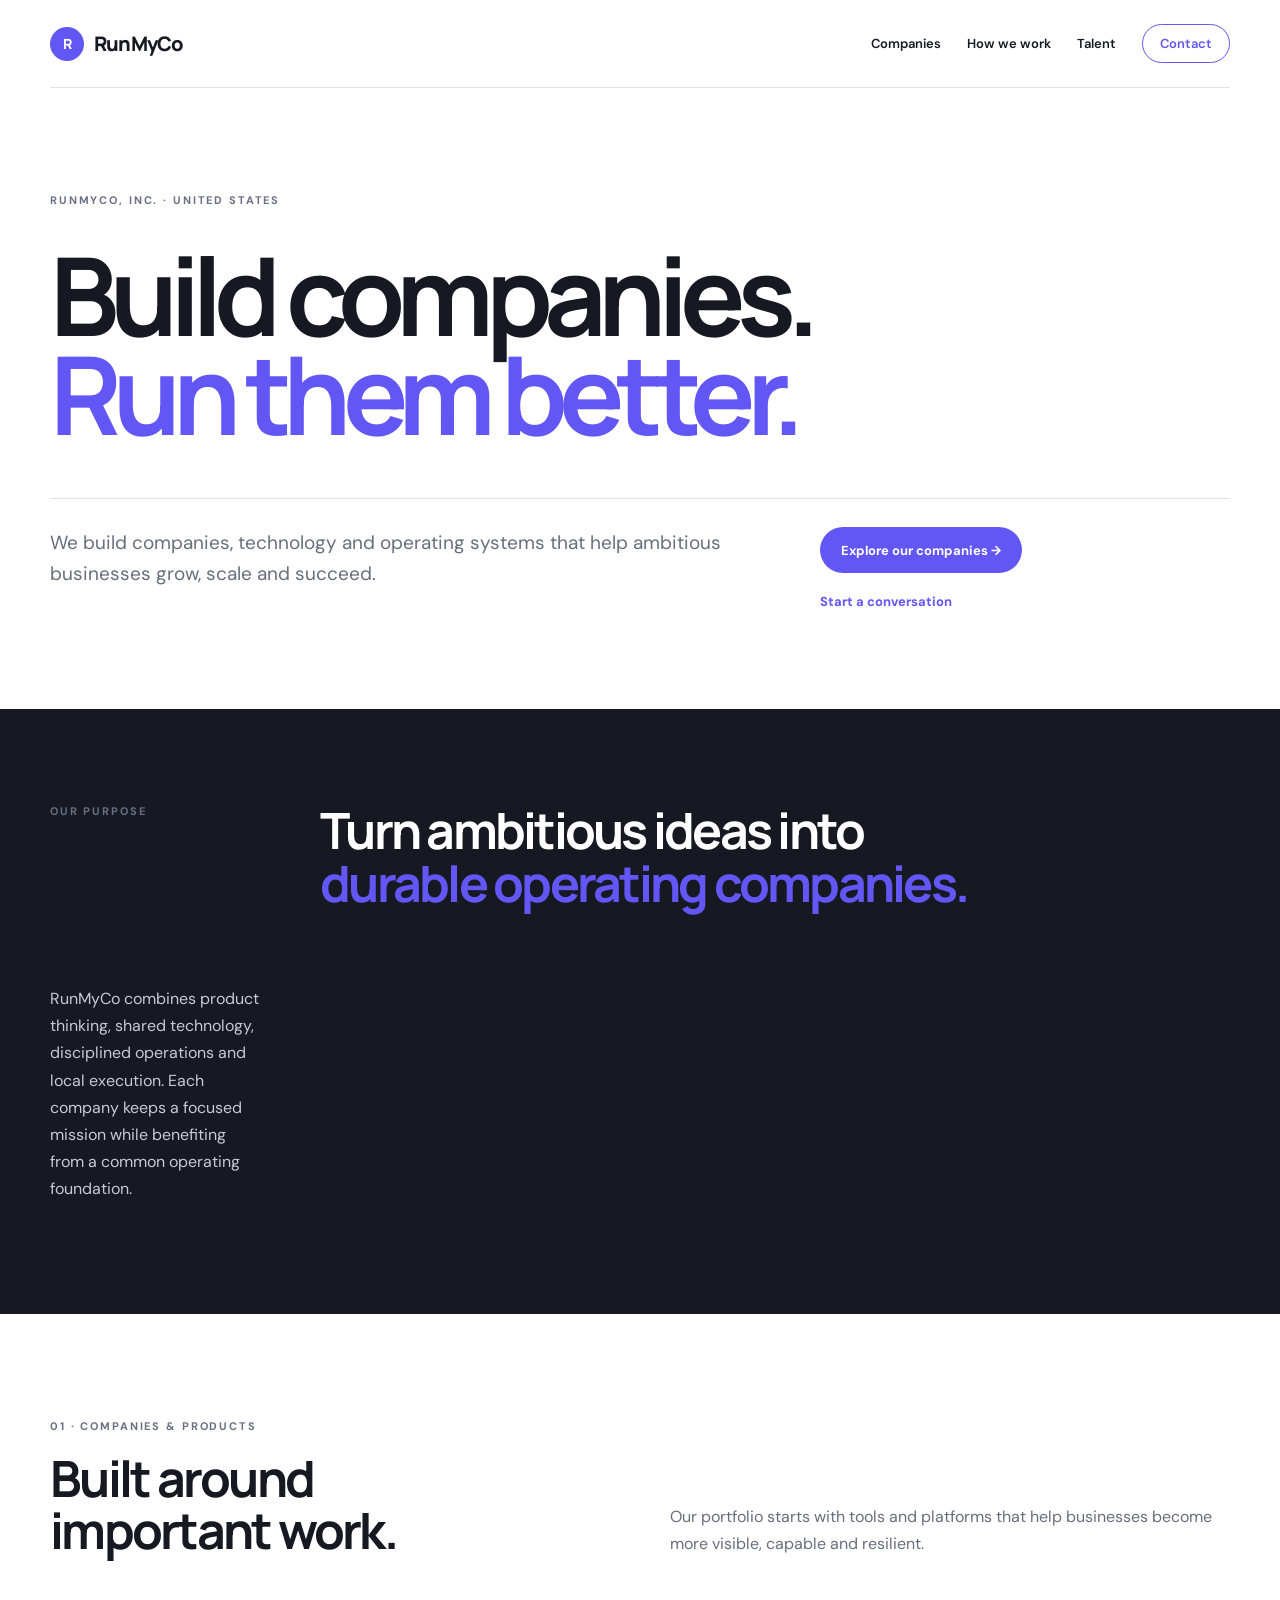
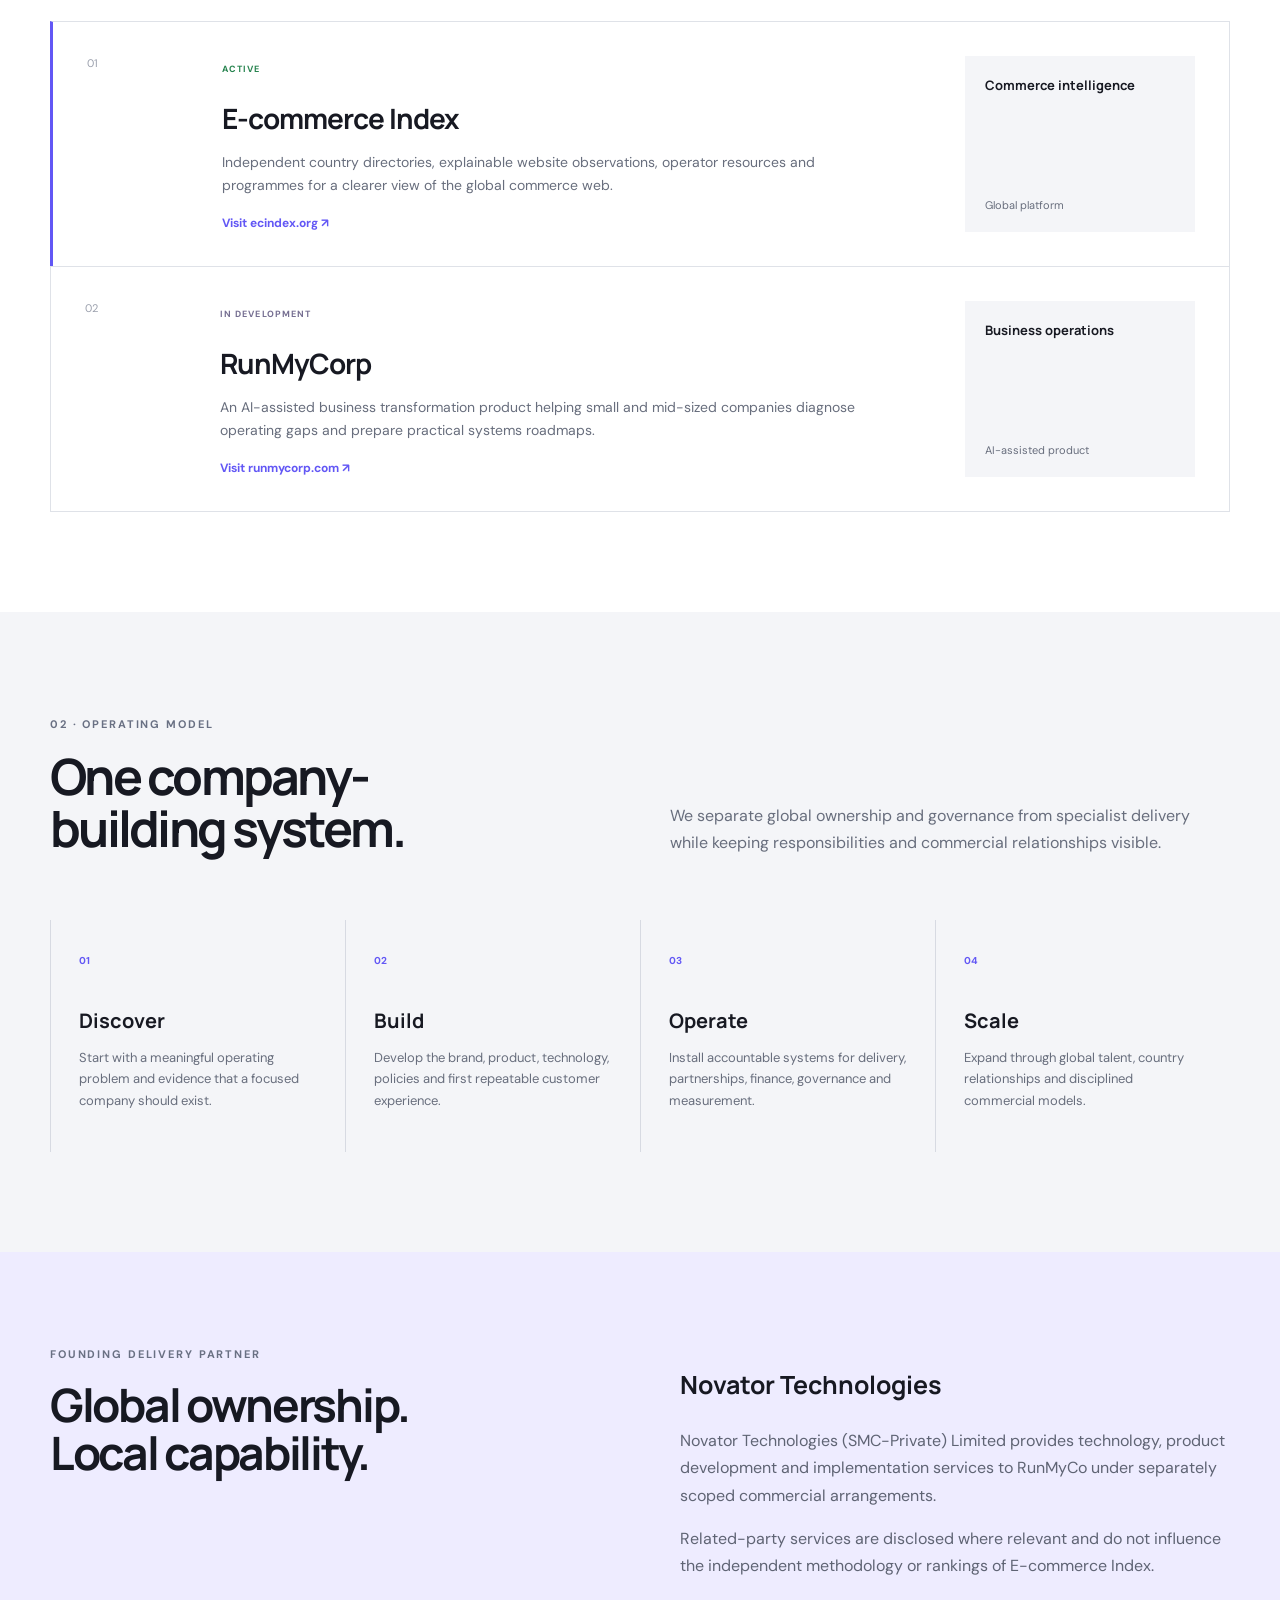
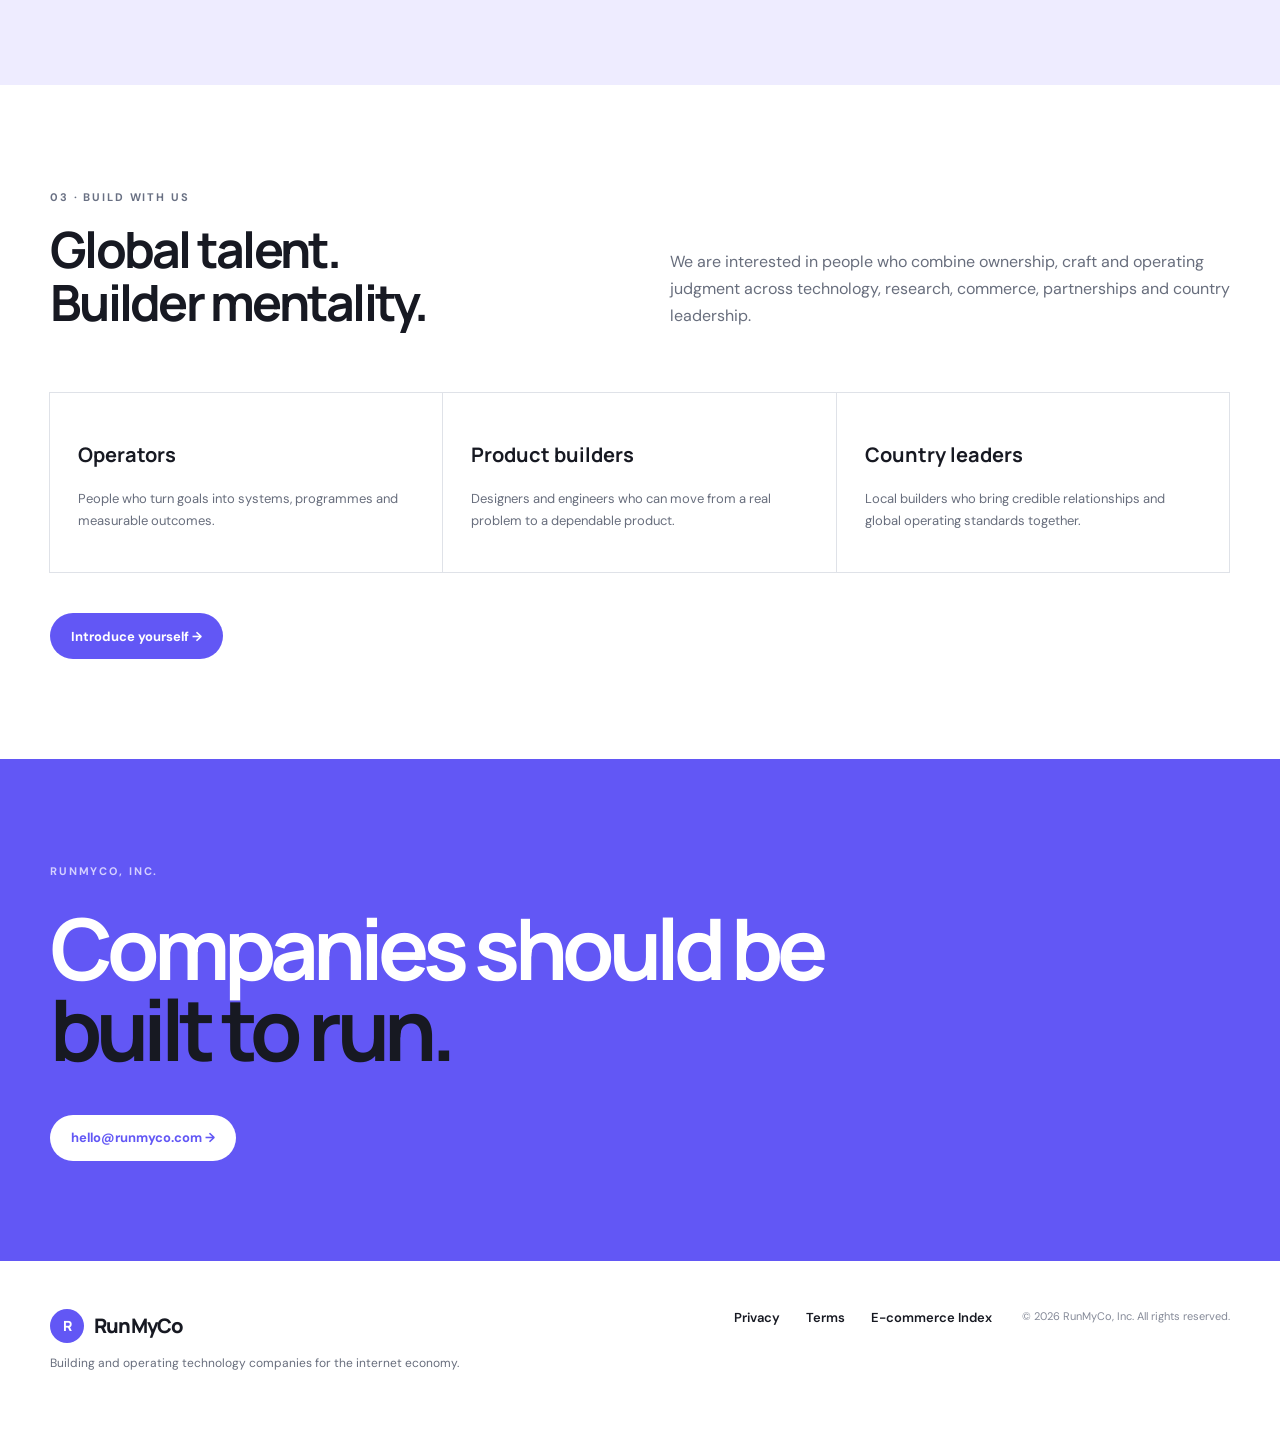
==== commit 501909b7: "Polish RunMyCo homepage layout" ====
--- a/index.html
+++ b/index.html
@@ -1,5 +1,6 @@
 <!doctype html><html lang="en"><head><meta charset="UTF-8"><meta name="viewport" content="width=device-width,initial-scale=1"><meta name="description" content="RunMyCo, Inc. builds and operates technology companies that help businesses grow, scale and succeed."><link rel="canonical" href="https://runmyco.com/"><meta property="og:title" content="RunMyCo, Inc."><meta property="og:description" content="Build companies. Run them better."><meta property="og:url" content="https://runmyco.com/"><title>RunMyCo, Inc. — Build companies. Run them better.</title><link rel="preconnect" href="https://fonts.googleapis.com"><link rel="preconnect" href="https://fonts.gstatic.com" crossorigin><link href="https://fonts.googleapis.com/css2?family=DM+Sans:wght@400;500;600;700&family=Manrope:wght@500;600;700;800&display=swap" rel="stylesheet"><link rel="stylesheet" href="/styles.css"><link rel="icon" href="/favicon.svg" type="image/svg+xml"></head><body>
-<header class="shell"><a class="brand" href="/"><span>R</span>RunMyCo</a><nav><a href="#portfolio">Companies</a><a href="#model">How we work</a><a href="#talent">Talent</a><a href="mailto:hello@runmyco.com" class="nav-cta">Contact</a></nav></header>
+<link rel="stylesheet" href="/home-polish.css">
+<header class="shell"><a class="brand" href="/"><span>R</span>RunMyCo</a><nav aria-label="Primary navigation"><a href="#portfolio">Companies</a><a href="#model">How we work</a><a href="#talent">Talent</a><a href="mailto:hello@runmyco.com" class="nav-cta">Contact</a></nav></header>
 <main><section class="hero shell"><div class="eyebrow">RunMyCo, Inc. · United States</div><h1>Build companies.<br><i>Run them better.</i></h1><div class="hero-bottom"><p>We build companies, technology and operating systems that help ambitious businesses grow, scale and succeed.</p><div><a class="button primary" href="#portfolio">Explore our companies →</a><a class="text-link" href="mailto:hello@runmyco.com">Start a conversation</a></div></div></section>
 <section class="statement"><div class="shell"><span>OUR PURPOSE</span><h2>Turn ambitious ideas into<br><i>durable operating companies.</i></h2><p>RunMyCo combines product thinking, shared technology, disciplined operations and local execution. Each company keeps a focused mission while benefiting from a common operating foundation.</p></div></section>
 <section class="portfolio shell" id="portfolio"><div class="section-intro"><div><span>01 · COMPANIES & PRODUCTS</span><h2>Built around important work.</h2></div><p>Our portfolio starts with tools and platforms that help businesses become more visible, capable and resilient.</p></div><article class="company featured"><div class="company-no">01</div><div><span class="status active">ACTIVE</span><h3>E-commerce Index</h3><p>Independent country directories, explainable website observations, operator resources and programmes for a clearer view of the global commerce web.</p><a href="https://ecindex.org" target="_blank" rel="noopener">Visit ecindex.org ↗</a></div><aside><b>Commerce intelligence</b><span>Global platform</span></aside></article><article class="company"><div class="company-no">02</div><div><span class="status development">IN DEVELOPMENT</span><h3>RunMyCorp</h3><p>An AI-assisted business transformation product helping small and mid-sized companies diagnose operating gaps and prepare practical systems roadmaps.</p><a href="https://runmycorp.com" target="_blank" rel="noopener">Visit runmycorp.com ↗</a></div><aside><b>Business operations</b><span>AI-assisted product</span></aside></article></section>
@@ -7,4 +8,4 @@
 <section class="partner"><div class="shell partner-grid"><div><span>FOUNDING DELIVERY PARTNER</span><h2>Global ownership.<br>Local capability.</h2></div><div><h3>Novator Technologies</h3><p>Novator Technologies (SMC-Private) Limited provides technology, product development and implementation services to RunMyCo under separately scoped commercial arrangements.</p><p>Related-party services are disclosed where relevant and do not influence the independent methodology or rankings of E-commerce Index.</p></div></div></section>
 <section class="talent shell" id="talent"><div class="section-intro"><div><span>03 · BUILD WITH US</span><h2>Global talent.<br>Builder mentality.</h2></div><p>We are interested in people who combine ownership, craft and operating judgment across technology, research, commerce, partnerships and country leadership.</p></div><div class="talent-grid"><article><h3>Operators</h3><p>People who turn goals into systems, programmes and measurable outcomes.</p></article><article><h3>Product builders</h3><p>Designers and engineers who can move from a real problem to a dependable product.</p></article><article><h3>Country leaders</h3><p>Local builders who bring credible relationships and global operating standards together.</p></article></div><a class="button primary" href="mailto:hello@runmyco.com?subject=Building%20with%20RunMyCo&body=Name%3A%0ACountry%3A%0AProfessional%20profile%3A%0AArea%20of%20interest%3A%0AWhat%20you%20would%20like%20to%20build%3A%0A">Introduce yourself →</a></section>
 <section class="closing"><div class="shell"><span>RUNMYCO, INC.</span><h2>Companies should be<br><i>built to run.</i></h2><a class="button light" href="mailto:hello@runmyco.com">hello@runmyco.com →</a></div></section></main>
-<footer class="shell"><div><a class="brand" href="/"><span>R</span>RunMyCo</a><p>Building and operating technology companies for the internet economy.</p></div><nav><a href="/privacy/">Privacy</a><a href="/terms/">Terms</a><a href="https://ecindex.org">E-commerce Index</a></nav><small>© 2026 RunMyCo, Inc. All rights reserved.</small></footer></body></html>
+<footer class="shell"><div><a class="brand" href="/"><span>R</span>RunMyCo</a><p>Building and operating technology companies for the internet economy.</p></div><nav aria-label="Footer navigation"><a href="/privacy/">Privacy</a><a href="/terms/">Terms</a><a href="https://ecindex.org">E-commerce Index</a></nav><small>© 2026 RunMyCo, Inc. All rights reserved.</small></footer></body></html>
--- a/home-polish.css
+++ b/home-polish.css
@@ -0,0 +1,202 @@
+/* Homepage finishing and responsive safeguards. */
+#portfolio,
+#model,
+#talent {
+  scroll-margin-top: 28px;
+}
+
+a {
+  transition: color 0.2s ease, background-color 0.2s ease,
+    border-color 0.2s ease, transform 0.2s ease;
+}
+
+header nav a:not(.nav-cta):hover,
+footer nav a:hover,
+.text-link:hover,
+.company a:hover {
+  color: var(--purple);
+}
+
+.nav-cta:hover {
+  background: var(--purple);
+  color: #fff !important;
+}
+
+.button {
+  align-items: center;
+  justify-content: center;
+  min-height: 46px;
+}
+
+.button:hover {
+  transform: translateY(-2px);
+}
+
+.primary:hover {
+  background: #4d43dc;
+}
+
+.text-link {
+  font-size: 13px;
+  padding: 4px 0;
+}
+
+.brand:focus-visible,
+a:focus-visible {
+  outline: 3px solid rgba(98, 87, 245, 0.32);
+  outline-offset: 4px;
+}
+
+.hero h1,
+.statement h2,
+.section-intro h2,
+.partner h2,
+.closing h2 {
+  text-wrap: balance;
+}
+
+.hero-bottom p {
+  text-wrap: pretty;
+}
+
+.company {
+  transition: border-color 0.2s ease, transform 0.2s ease,
+    box-shadow 0.2s ease;
+}
+
+.company:hover {
+  border-color: #c9c5ff;
+  box-shadow: 0 14px 34px rgba(23, 25, 34, 0.06);
+  position: relative;
+  transform: translateY(-2px);
+  z-index: 1;
+}
+
+footer nav {
+  flex-wrap: wrap;
+  justify-content: center;
+}
+
+@media (max-width: 850px) {
+  .hero {
+    padding: 82px 0 78px;
+  }
+
+  .hero h1 {
+    margin: 32px 0 44px;
+  }
+
+  .hero-bottom {
+    gap: 32px;
+  }
+
+  footer nav {
+    justify-content: flex-start;
+  }
+}
+
+@media (max-width: 580px) {
+  .shell {
+    width: min(100% - 28px, 1180px);
+  }
+
+  header {
+    height: 76px;
+  }
+
+  .brand {
+    font-size: 18px;
+  }
+
+  .brand span {
+    height: 31px;
+    width: 31px;
+  }
+
+  .nav-cta {
+    padding: 9px 14px;
+  }
+
+  .hero {
+    padding: 60px 0 68px;
+  }
+
+  .hero h1 {
+    font-size: clamp(44px, 14.2vw, 66px);
+    letter-spacing: -0.07em;
+    line-height: 0.94;
+    margin: 28px 0 38px;
+  }
+
+  .hero-bottom {
+    padding-top: 24px;
+  }
+
+  .hero-bottom p {
+    font-size: 17px;
+    line-height: 1.55;
+  }
+
+  .hero-bottom > div,
+  .hero-bottom .button {
+    width: 100%;
+  }
+
+  .statement,
+  .partner,
+  .closing {
+    padding: 72px 0;
+  }
+
+  .statement .shell {
+    gap: 30px;
+  }
+
+  .statement h2 br,
+  .partner h2 br,
+  .closing h2 br {
+    display: none;
+  }
+
+  .section-intro {
+    gap: 18px;
+    margin-bottom: 34px;
+  }
+
+  .company:hover {
+    transform: none;
+  }
+
+  .model-grid article,
+  .talent-grid article {
+    padding: 24px;
+  }
+
+  footer {
+    padding: 38px 0;
+  }
+
+  footer nav {
+    gap: 18px;
+  }
+
+  footer small {
+    line-height: 1.5;
+  }
+}
+
+@media (prefers-reduced-motion: reduce) {
+  html {
+    scroll-behavior: auto;
+  }
+
+  a,
+  .company {
+    transition: none;
+  }
+
+  .button:hover,
+  .company:hover {
+    transform: none;
+  }
+}
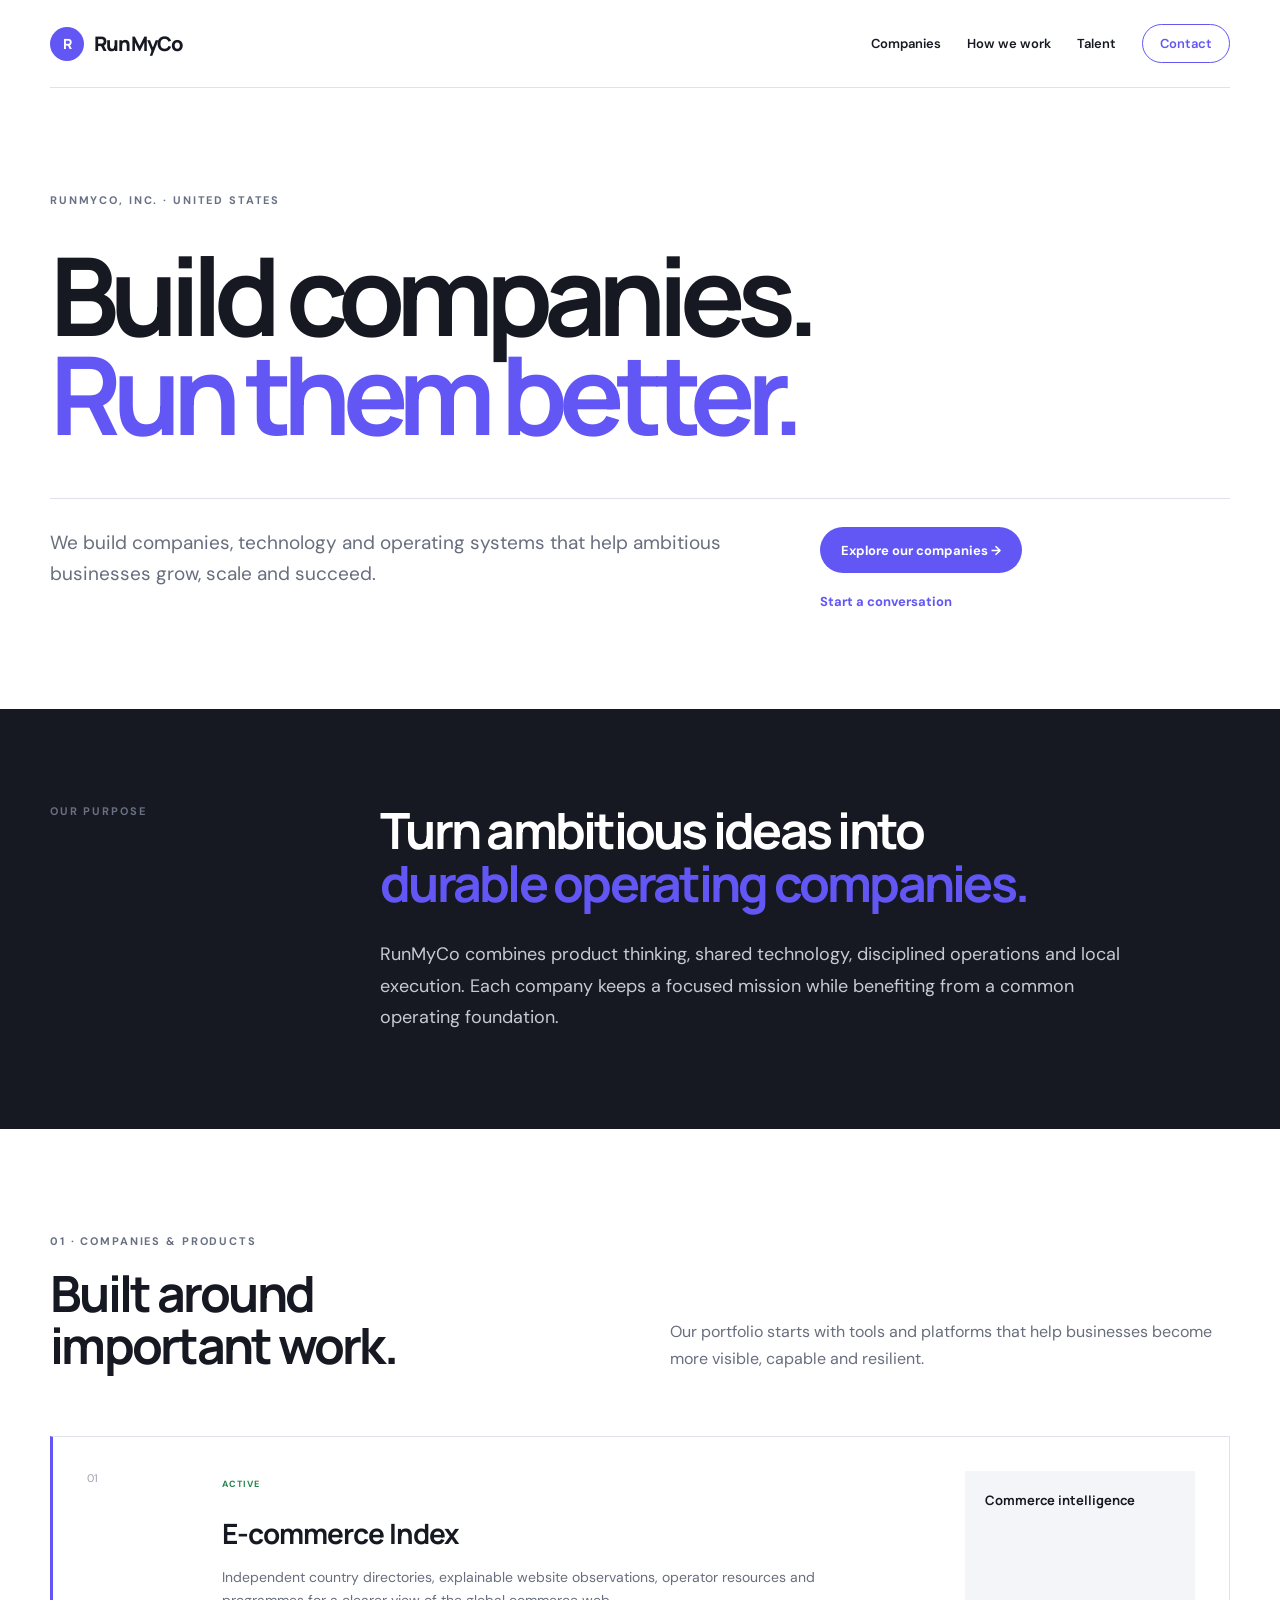
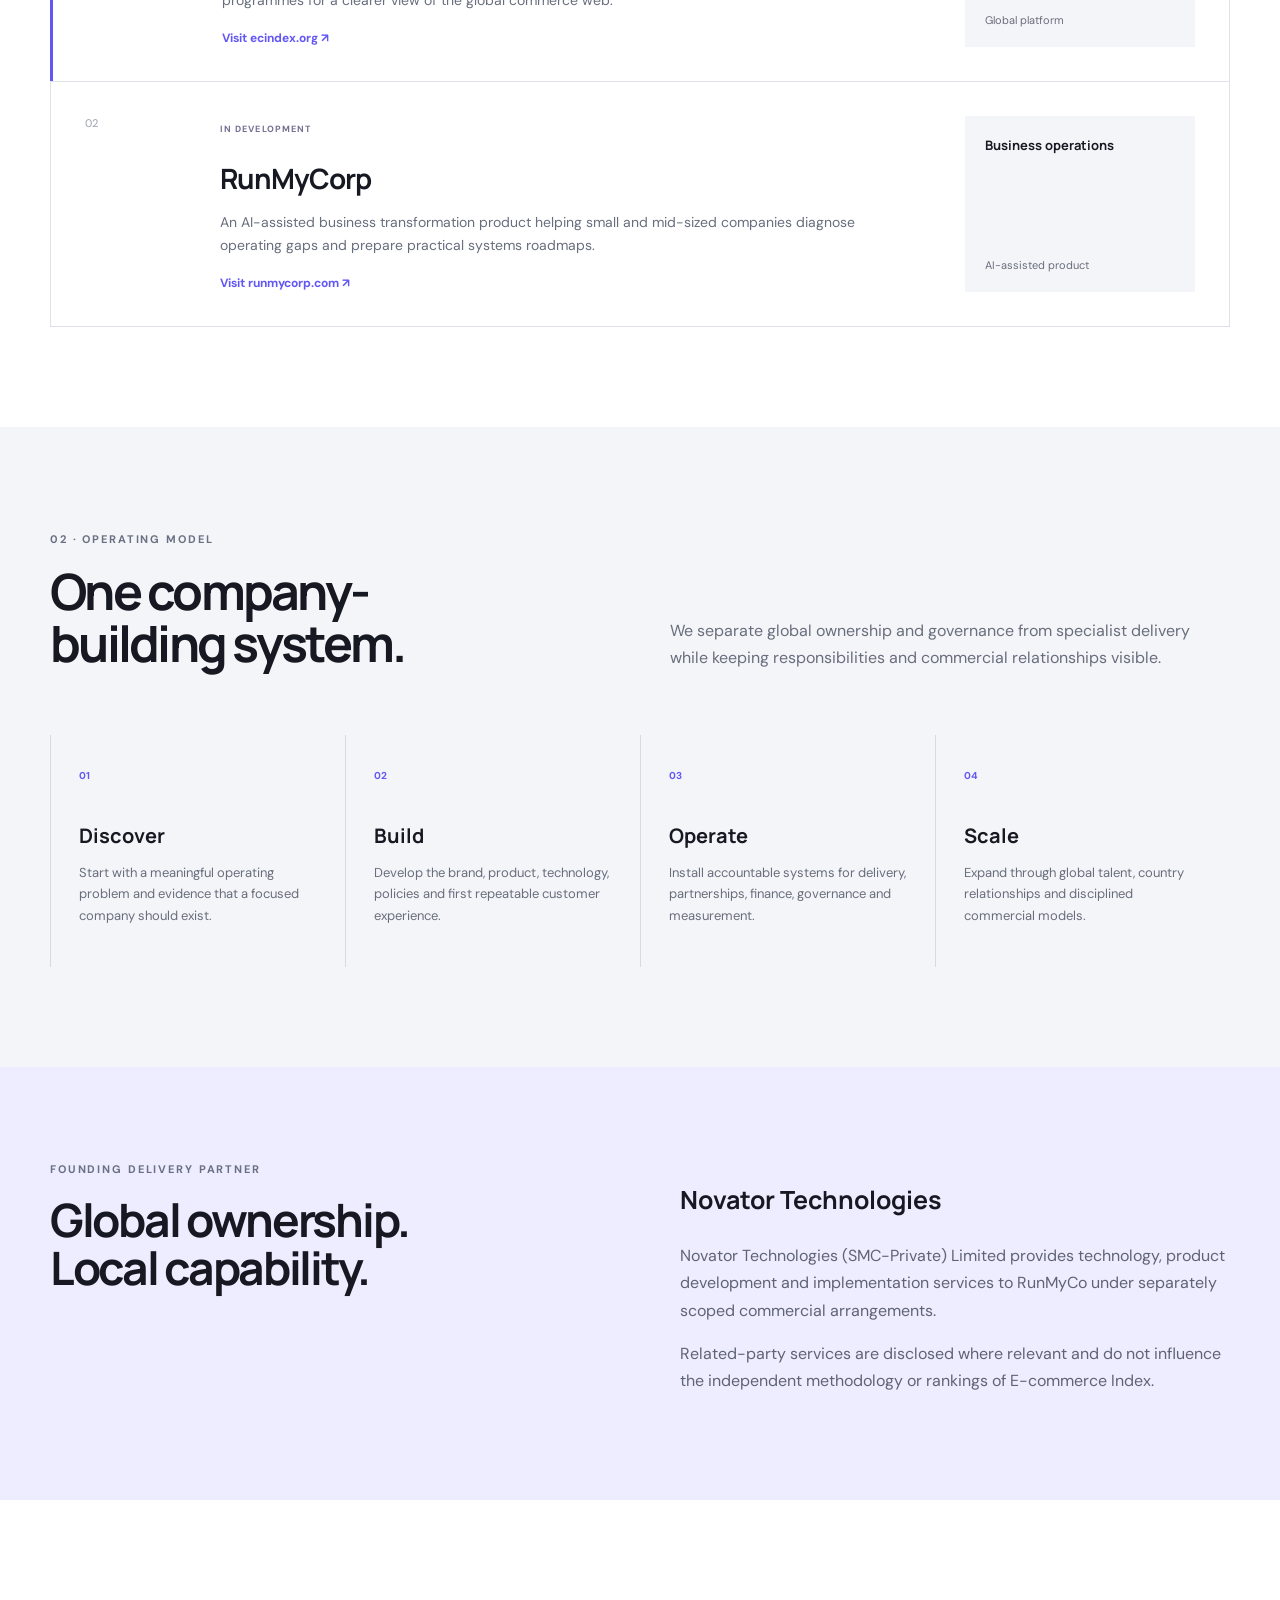
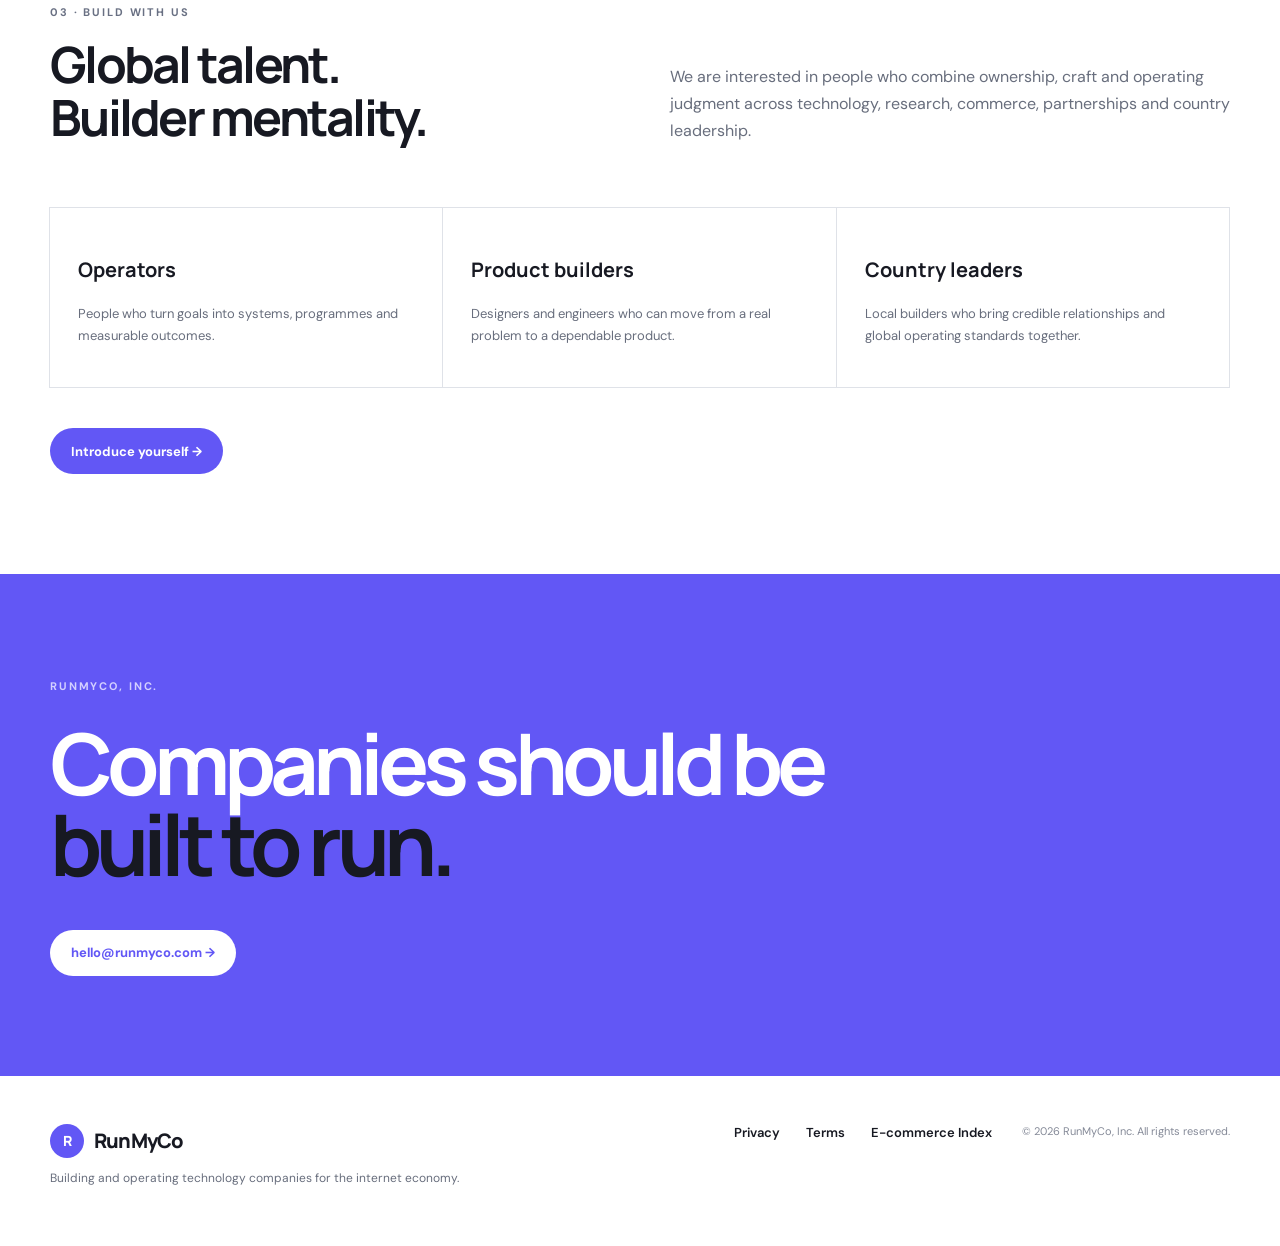
==== commit fbad0d50: "Version RunMyCo homepage styles" ====
--- a/index.html
+++ b/index.html
@@ -1,6 +1,6 @@
 <!doctype html><html lang="en"><head><meta charset="UTF-8"><meta name="viewport" content="width=device-width,initial-scale=1"><meta name="description" content="RunMyCo, Inc. builds and operates technology companies that help businesses grow, scale and succeed."><link rel="canonical" href="https://runmyco.com/"><meta property="og:title" content="RunMyCo, Inc."><meta property="og:description" content="Build companies. Run them better."><meta property="og:url" content="https://runmyco.com/"><title>RunMyCo, Inc. — Build companies. Run them better.</title><link rel="preconnect" href="https://fonts.googleapis.com"><link rel="preconnect" href="https://fonts.gstatic.com" crossorigin><link href="https://fonts.googleapis.com/css2?family=DM+Sans:wght@400;500;600;700&family=Manrope:wght@500;600;700;800&display=swap" rel="stylesheet"><link rel="stylesheet" href="/styles.css"><link rel="icon" href="/favicon.svg" type="image/svg+xml"></head><body>
-<link rel="stylesheet" href="/home-polish.css">
-<header class="shell"><a class="brand" href="/"><span>R</span>RunMyCo</a><nav aria-label="Primary navigation"><a href="#portfolio">Companies</a><a href="#model">How we work</a><a href="#talent">Talent</a><a href="mailto:hello@runmyco.com" class="nav-cta">Contact</a></nav></header>
+<link rel="stylesheet" href="/home-polish.css?v=20260715-2">
+<header class="shell"><a class="brand" href="/"><span>R</span>RunMyCo</a><button class="menu-toggle" type="button" aria-expanded="false" aria-controls="primary-navigation" aria-label="Open navigation"><span></span><span></span><span></span></button><nav id="primary-navigation" aria-label="Primary navigation"><a href="#portfolio">Companies</a><a href="#model">How we work</a><a href="#talent">Talent</a><a href="mailto:hello@runmyco.com" class="nav-cta">Contact</a></nav></header>
 <main><section class="hero shell"><div class="eyebrow">RunMyCo, Inc. · United States</div><h1>Build companies.<br><i>Run them better.</i></h1><div class="hero-bottom"><p>We build companies, technology and operating systems that help ambitious businesses grow, scale and succeed.</p><div><a class="button primary" href="#portfolio">Explore our companies →</a><a class="text-link" href="mailto:hello@runmyco.com">Start a conversation</a></div></div></section>
 <section class="statement"><div class="shell"><span>OUR PURPOSE</span><h2>Turn ambitious ideas into<br><i>durable operating companies.</i></h2><p>RunMyCo combines product thinking, shared technology, disciplined operations and local execution. Each company keeps a focused mission while benefiting from a common operating foundation.</p></div></section>
 <section class="portfolio shell" id="portfolio"><div class="section-intro"><div><span>01 · COMPANIES & PRODUCTS</span><h2>Built around important work.</h2></div><p>Our portfolio starts with tools and platforms that help businesses become more visible, capable and resilient.</p></div><article class="company featured"><div class="company-no">01</div><div><span class="status active">ACTIVE</span><h3>E-commerce Index</h3><p>Independent country directories, explainable website observations, operator resources and programmes for a clearer view of the global commerce web.</p><a href="https://ecindex.org" target="_blank" rel="noopener">Visit ecindex.org ↗</a></div><aside><b>Commerce intelligence</b><span>Global platform</span></aside></article><article class="company"><div class="company-no">02</div><div><span class="status development">IN DEVELOPMENT</span><h3>RunMyCorp</h3><p>An AI-assisted business transformation product helping small and mid-sized companies diagnose operating gaps and prepare practical systems roadmaps.</p><a href="https://runmycorp.com" target="_blank" rel="noopener">Visit runmycorp.com ↗</a></div><aside><b>Business operations</b><span>AI-assisted product</span></aside></article></section>
@@ -8,4 +8,4 @@
 <section class="partner"><div class="shell partner-grid"><div><span>FOUNDING DELIVERY PARTNER</span><h2>Global ownership.<br>Local capability.</h2></div><div><h3>Novator Technologies</h3><p>Novator Technologies (SMC-Private) Limited provides technology, product development and implementation services to RunMyCo under separately scoped commercial arrangements.</p><p>Related-party services are disclosed where relevant and do not influence the independent methodology or rankings of E-commerce Index.</p></div></div></section>
 <section class="talent shell" id="talent"><div class="section-intro"><div><span>03 · BUILD WITH US</span><h2>Global talent.<br>Builder mentality.</h2></div><p>We are interested in people who combine ownership, craft and operating judgment across technology, research, commerce, partnerships and country leadership.</p></div><div class="talent-grid"><article><h3>Operators</h3><p>People who turn goals into systems, programmes and measurable outcomes.</p></article><article><h3>Product builders</h3><p>Designers and engineers who can move from a real problem to a dependable product.</p></article><article><h3>Country leaders</h3><p>Local builders who bring credible relationships and global operating standards together.</p></article></div><a class="button primary" href="mailto:hello@runmyco.com?subject=Building%20with%20RunMyCo&body=Name%3A%0ACountry%3A%0AProfessional%20profile%3A%0AArea%20of%20interest%3A%0AWhat%20you%20would%20like%20to%20build%3A%0A">Introduce yourself →</a></section>
 <section class="closing"><div class="shell"><span>RUNMYCO, INC.</span><h2>Companies should be<br><i>built to run.</i></h2><a class="button light" href="mailto:hello@runmyco.com">hello@runmyco.com →</a></div></section></main>
-<footer class="shell"><div><a class="brand" href="/"><span>R</span>RunMyCo</a><p>Building and operating technology companies for the internet economy.</p></div><nav aria-label="Footer navigation"><a href="/privacy/">Privacy</a><a href="/terms/">Terms</a><a href="https://ecindex.org">E-commerce Index</a></nav><small>© 2026 RunMyCo, Inc. All rights reserved.</small></footer></body></html>
+<footer class="shell"><div><a class="brand" href="/"><span>R</span>RunMyCo</a><p>Building and operating technology companies for the internet economy.</p></div><nav aria-label="Footer navigation"><a href="/privacy/">Privacy</a><a href="/terms/">Terms</a><a href="https://ecindex.org">E-commerce Index</a></nav><small>© 2026 RunMyCo, Inc. All rights reserved.</small></footer><script src="/mobile-menu.js" defer></script></body></html>
--- a/home-polish.css
+++ b/home-polish.css
@@ -59,6 +59,25 @@
   text-wrap: pretty;
 }
 
+.statement .shell {
+  align-items: start;
+  column-gap: 110px;
+  grid-template-columns: 220px minmax(0, 1fr);
+  row-gap: 30px;
+}
+
+.statement h2 {
+  max-width: 900px;
+}
+
+.statement p {
+  font-size: 18px;
+  grid-column: 2;
+  line-height: 1.75;
+  margin: 0;
+  max-width: 760px;
+}
+
 .company {
   transition: border-color 0.2s ease, transform 0.2s ease,
     box-shadow 0.2s ease;
@@ -77,7 +96,101 @@
   justify-content: center;
 }
 
+.menu-toggle {
+  background: transparent;
+  border: 0;
+  cursor: pointer;
+  display: none;
+  height: 44px;
+  padding: 10px;
+  position: relative;
+  width: 44px;
+  z-index: 20;
+}
+
+.menu-toggle span {
+  background: var(--ink);
+  display: block;
+  height: 2px;
+  margin: 5px 0;
+  transform-origin: center;
+  transition: opacity 0.2s ease, transform 0.2s ease;
+  width: 24px;
+}
+
+.menu-toggle:focus-visible {
+  outline: 3px solid rgba(98, 87, 245, 0.32);
+  outline-offset: 2px;
+}
+
 @media (max-width: 850px) {
+  header {
+    position: relative;
+  }
+
+  .menu-toggle {
+    display: block;
+  }
+
+  header nav {
+    align-items: stretch;
+    background: #fff;
+    border-bottom: 1px solid var(--rule);
+    box-shadow: 0 18px 32px rgba(23, 25, 34, 0.08);
+    display: flex;
+    flex-direction: column;
+    gap: 0;
+    left: calc((100vw - 100%) / -2);
+    opacity: 0;
+    padding: 18px max(20px, calc((100vw - 1180px) / 2));
+    pointer-events: none;
+    position: absolute;
+    right: calc((100vw - 100%) / -2);
+    top: 100%;
+    transform: translateY(-10px);
+    transition: opacity 0.2s ease, transform 0.2s ease;
+    visibility: hidden;
+    z-index: 15;
+  }
+
+  header nav a:not(.nav-cta) {
+    border-bottom: 1px solid var(--rule);
+    display: block;
+  }
+
+  header nav a {
+    font-size: 16px;
+    padding: 16px 0;
+  }
+
+  header nav .nav-cta {
+    margin-top: 16px;
+    text-align: center;
+  }
+
+  header.menu-open nav {
+    opacity: 1;
+    pointer-events: auto;
+    transform: translateY(0);
+    visibility: visible;
+  }
+
+  header.menu-open .menu-toggle span:nth-child(1) {
+    transform: translateY(7px) rotate(45deg);
+  }
+
+  header.menu-open .menu-toggle span:nth-child(2) {
+    opacity: 0;
+  }
+
+  header.menu-open .menu-toggle span:nth-child(3) {
+    transform: translateY(-7px) rotate(-45deg);
+  }
+
+  body.menu-open {
+    overflow: hidden;
+  }
+
   .hero {
     padding: 82px 0 78px;
   }
@@ -88,6 +201,16 @@
 
   .hero-bottom {
     gap: 32px;
+  }
+
+  .statement .shell {
+    gap: 26px;
+    grid-template-columns: 1fr;
+  }
+
+  .statement p {
+    font-size: 17px;
+    grid-column: 1;
   }
 
   footer nav {
@@ -191,7 +314,9 @@
   }
 
   a,
-  .company {
+  .company,
+  .menu-toggle span,
+  header nav {
     transition: none;
   }
 
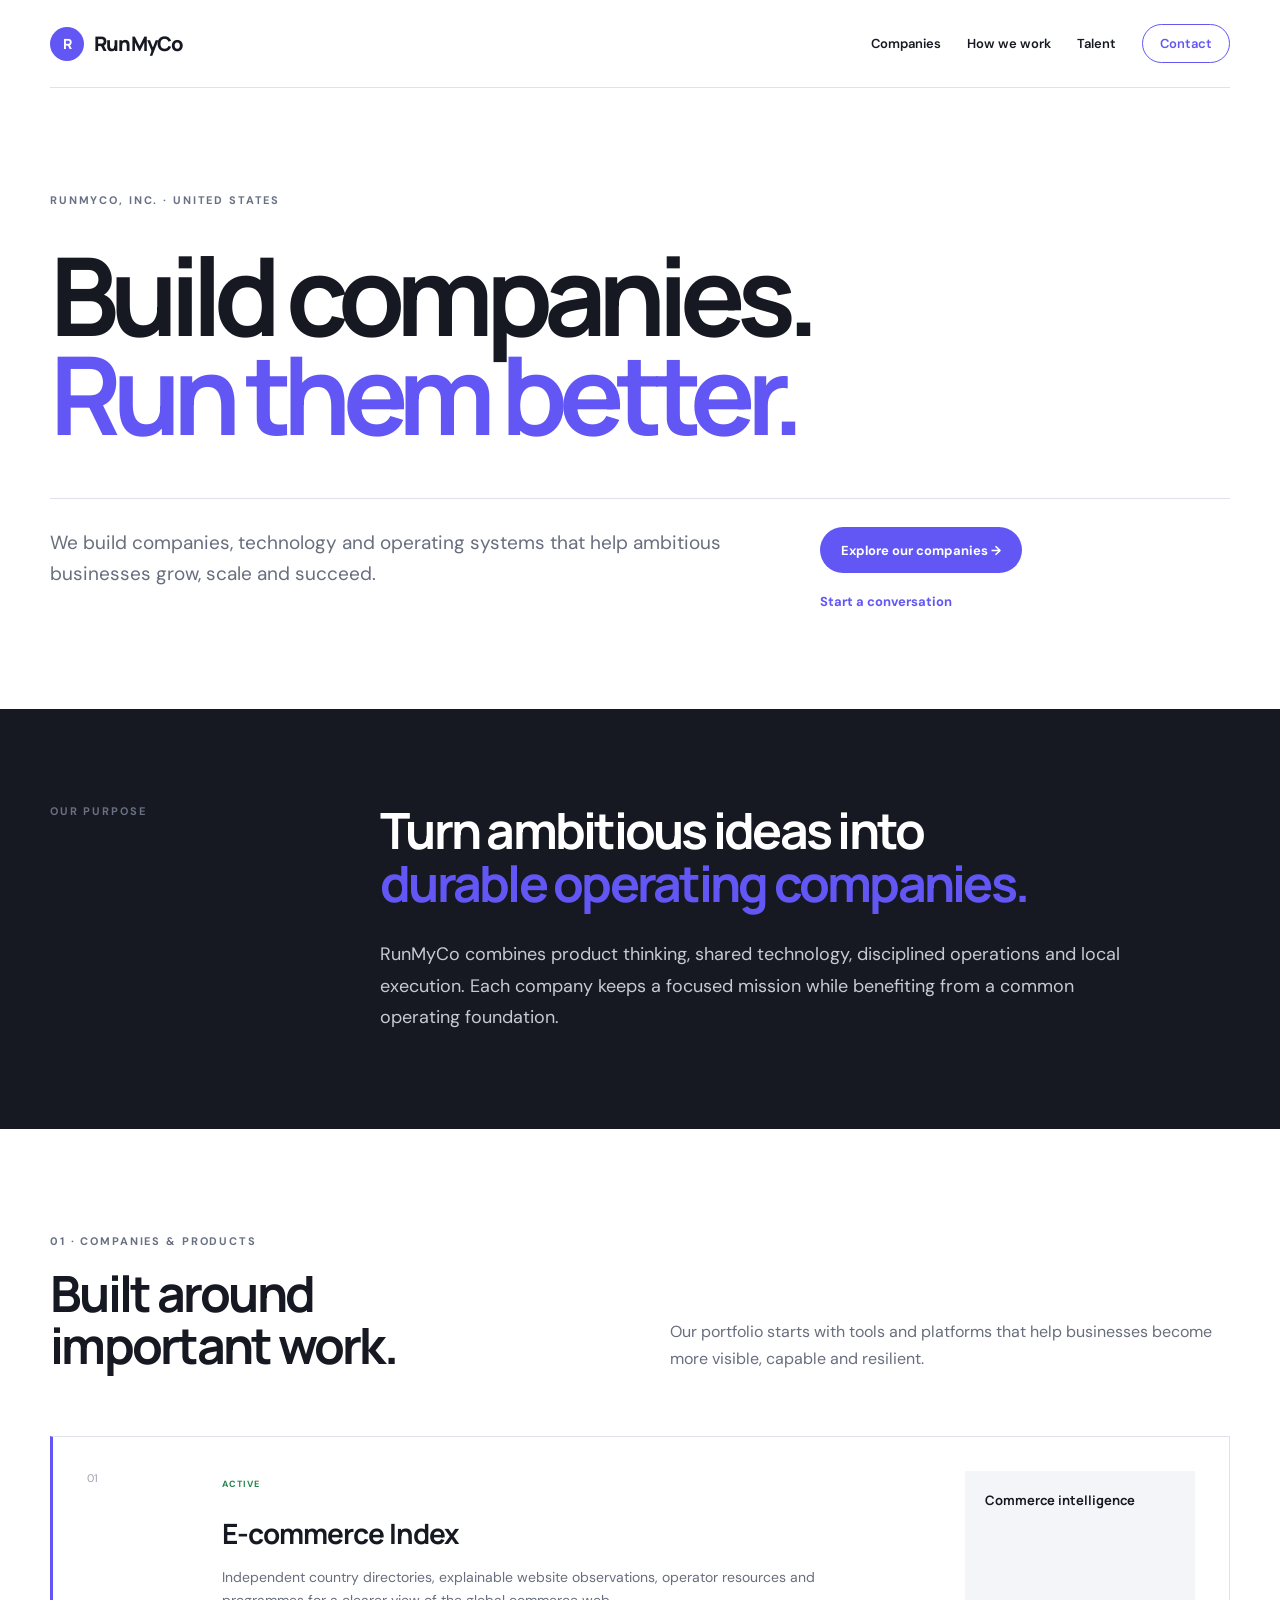
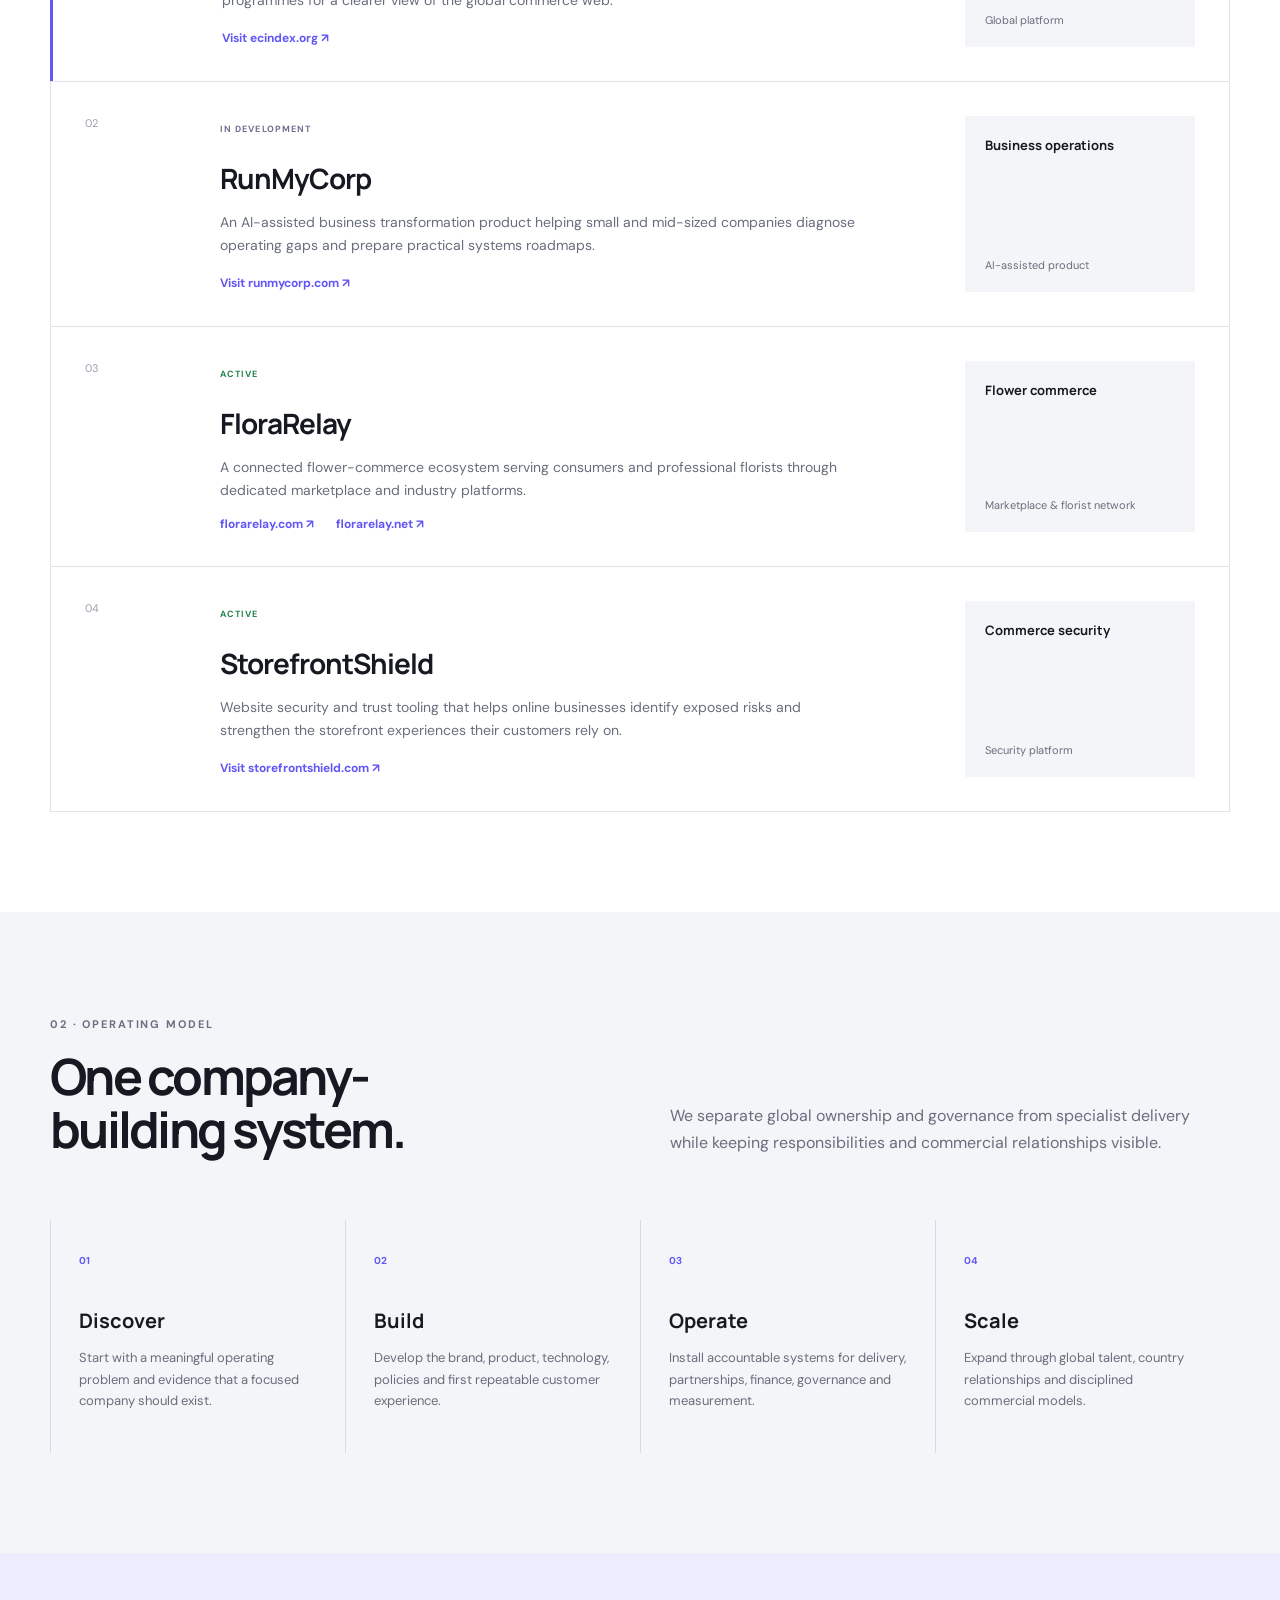
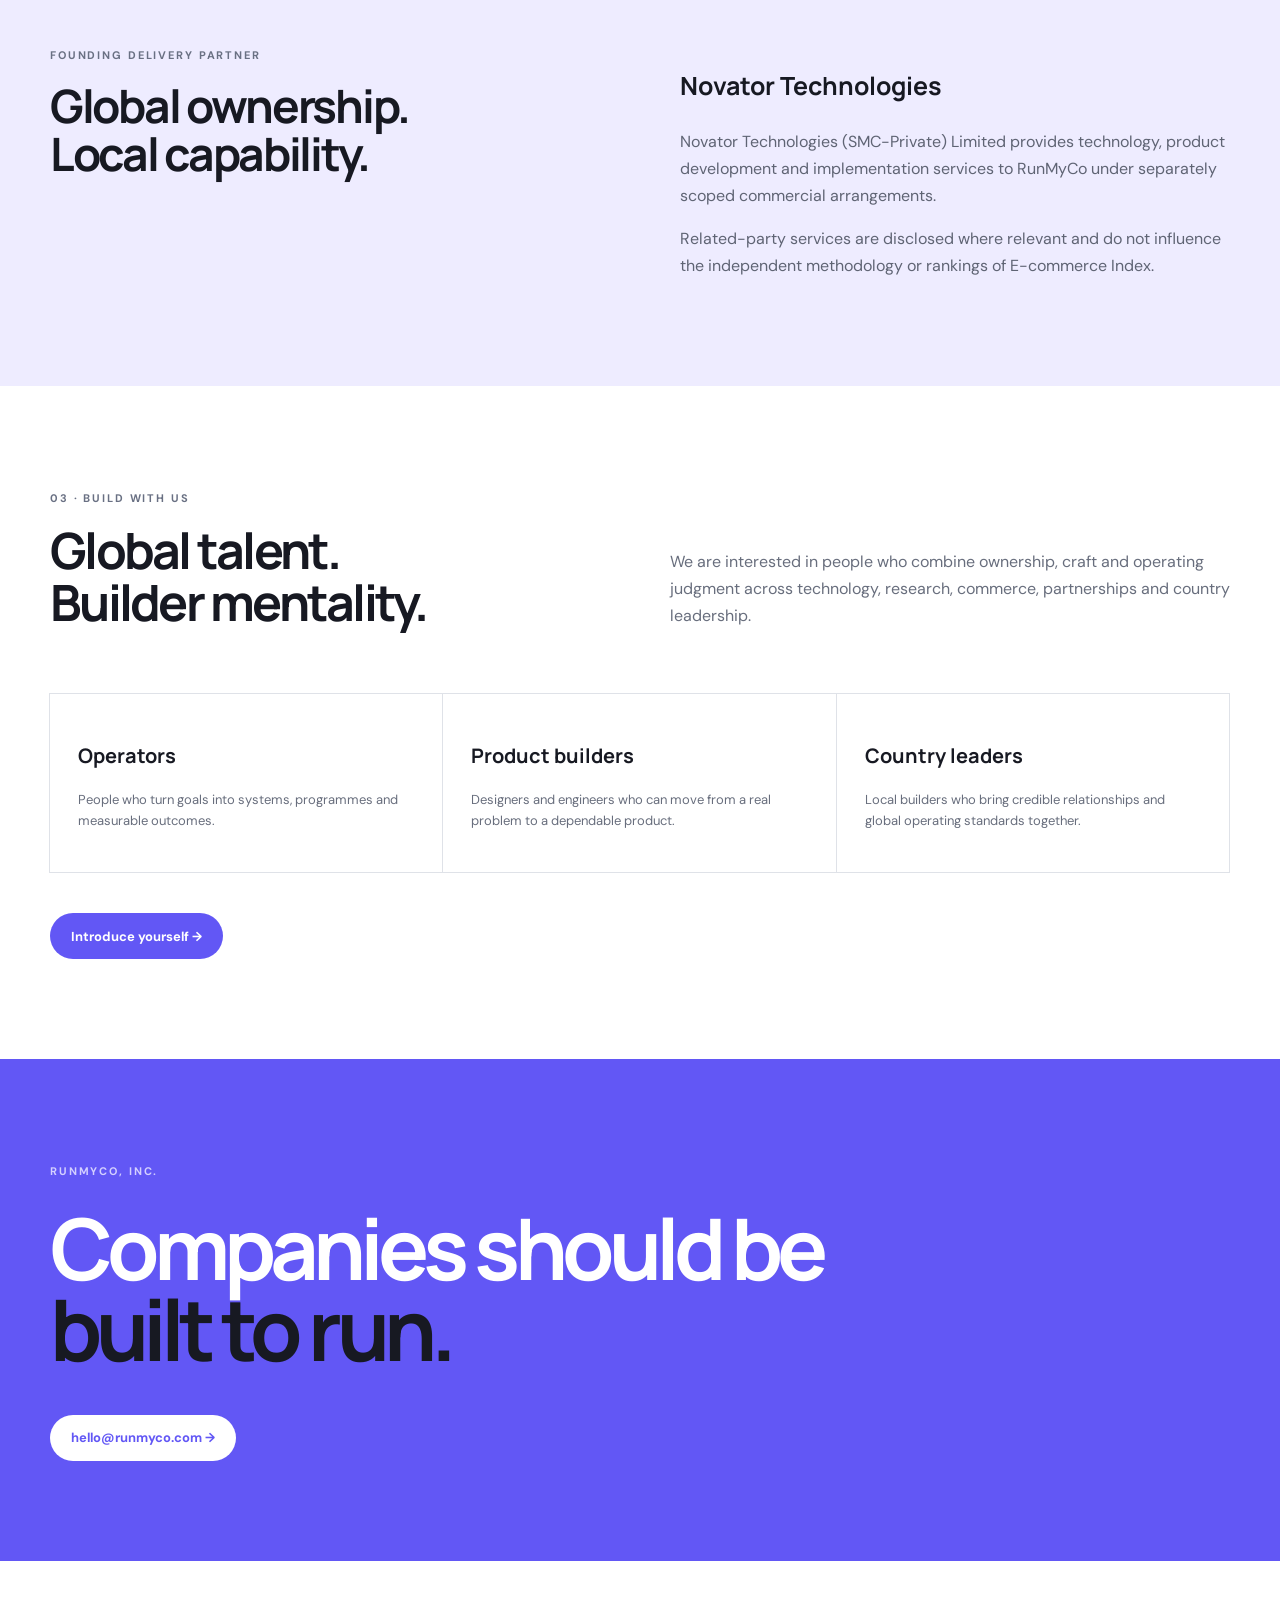
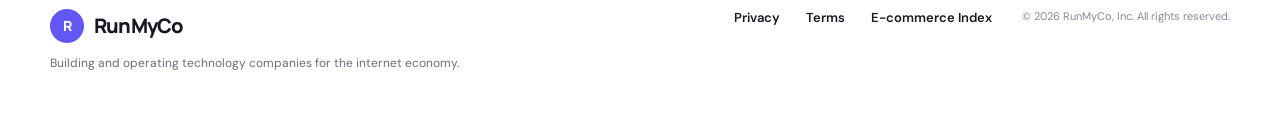
==== commit 353f5fef: "Expand RunMyCo company portfolio" ====
--- a/index.html
+++ b/index.html
@@ -1,9 +1,9 @@
 <!doctype html><html lang="en"><head><meta charset="UTF-8"><meta name="viewport" content="width=device-width,initial-scale=1"><meta name="description" content="RunMyCo, Inc. builds and operates technology companies that help businesses grow, scale and succeed."><link rel="canonical" href="https://runmyco.com/"><meta property="og:title" content="RunMyCo, Inc."><meta property="og:description" content="Build companies. Run them better."><meta property="og:url" content="https://runmyco.com/"><title>RunMyCo, Inc. — Build companies. Run them better.</title><link rel="preconnect" href="https://fonts.googleapis.com"><link rel="preconnect" href="https://fonts.gstatic.com" crossorigin><link href="https://fonts.googleapis.com/css2?family=DM+Sans:wght@400;500;600;700&family=Manrope:wght@500;600;700;800&display=swap" rel="stylesheet"><link rel="stylesheet" href="/styles.css"><link rel="icon" href="/favicon.svg" type="image/svg+xml"></head><body>
-<link rel="stylesheet" href="/home-polish.css?v=20260715-2">
+<link rel="stylesheet" href="/home-polish.css?v=20260715-3">
 <header class="shell"><a class="brand" href="/"><span>R</span>RunMyCo</a><button class="menu-toggle" type="button" aria-expanded="false" aria-controls="primary-navigation" aria-label="Open navigation"><span></span><span></span><span></span></button><nav id="primary-navigation" aria-label="Primary navigation"><a href="#portfolio">Companies</a><a href="#model">How we work</a><a href="#talent">Talent</a><a href="mailto:hello@runmyco.com" class="nav-cta">Contact</a></nav></header>
 <main><section class="hero shell"><div class="eyebrow">RunMyCo, Inc. · United States</div><h1>Build companies.<br><i>Run them better.</i></h1><div class="hero-bottom"><p>We build companies, technology and operating systems that help ambitious businesses grow, scale and succeed.</p><div><a class="button primary" href="#portfolio">Explore our companies →</a><a class="text-link" href="mailto:hello@runmyco.com">Start a conversation</a></div></div></section>
 <section class="statement"><div class="shell"><span>OUR PURPOSE</span><h2>Turn ambitious ideas into<br><i>durable operating companies.</i></h2><p>RunMyCo combines product thinking, shared technology, disciplined operations and local execution. Each company keeps a focused mission while benefiting from a common operating foundation.</p></div></section>
-<section class="portfolio shell" id="portfolio"><div class="section-intro"><div><span>01 · COMPANIES & PRODUCTS</span><h2>Built around important work.</h2></div><p>Our portfolio starts with tools and platforms that help businesses become more visible, capable and resilient.</p></div><article class="company featured"><div class="company-no">01</div><div><span class="status active">ACTIVE</span><h3>E-commerce Index</h3><p>Independent country directories, explainable website observations, operator resources and programmes for a clearer view of the global commerce web.</p><a href="https://ecindex.org" target="_blank" rel="noopener">Visit ecindex.org ↗</a></div><aside><b>Commerce intelligence</b><span>Global platform</span></aside></article><article class="company"><div class="company-no">02</div><div><span class="status development">IN DEVELOPMENT</span><h3>RunMyCorp</h3><p>An AI-assisted business transformation product helping small and mid-sized companies diagnose operating gaps and prepare practical systems roadmaps.</p><a href="https://runmycorp.com" target="_blank" rel="noopener">Visit runmycorp.com ↗</a></div><aside><b>Business operations</b><span>AI-assisted product</span></aside></article></section>
+<section class="portfolio shell" id="portfolio"><div class="section-intro"><div><span>01 · COMPANIES & PRODUCTS</span><h2>Built around important work.</h2></div><p>Our portfolio starts with tools and platforms that help businesses become more visible, capable and resilient.</p></div><article class="company featured"><div class="company-no">01</div><div><span class="status active">ACTIVE</span><h3>E-commerce Index</h3><p>Independent country directories, explainable website observations, operator resources and programmes for a clearer view of the global commerce web.</p><a href="https://ecindex.org" target="_blank" rel="noopener">Visit ecindex.org ↗</a></div><aside><b>Commerce intelligence</b><span>Global platform</span></aside></article><article class="company"><div class="company-no">02</div><div><span class="status development">IN DEVELOPMENT</span><h3>RunMyCorp</h3><p>An AI-assisted business transformation product helping small and mid-sized companies diagnose operating gaps and prepare practical systems roadmaps.</p><a href="https://runmycorp.com" target="_blank" rel="noopener">Visit runmycorp.com ↗</a></div><aside><b>Business operations</b><span>AI-assisted product</span></aside></article><article class="company"><div class="company-no">03</div><div><span class="status active">ACTIVE</span><h3>FloraRelay</h3><p>A connected flower-commerce ecosystem serving consumers and professional florists through dedicated marketplace and industry platforms.</p><div class="company-links"><a href="https://florarelay.com" target="_blank" rel="noopener">florarelay.com ↗</a><a href="https://florarelay.net" target="_blank" rel="noopener">florarelay.net ↗</a></div></div><aside><b>Flower commerce</b><span>Marketplace &amp; florist network</span></aside></article><article class="company"><div class="company-no">04</div><div><span class="status active">ACTIVE</span><h3>StorefrontShield</h3><p>Website security and trust tooling that helps online businesses identify exposed risks and strengthen the storefront experiences their customers rely on.</p><a href="https://storefrontshield.com" target="_blank" rel="noopener">Visit storefrontshield.com ↗</a></div><aside><b>Commerce security</b><span>Security platform</span></aside></article></section>
 <section class="model" id="model"><div class="shell"><div class="section-intro"><div><span>02 · OPERATING MODEL</span><h2>One company-building system.</h2></div><p>We separate global ownership and governance from specialist delivery while keeping responsibilities and commercial relationships visible.</p></div><div class="model-grid"><article><b>01</b><h3>Discover</h3><p>Start with a meaningful operating problem and evidence that a focused company should exist.</p></article><article><b>02</b><h3>Build</h3><p>Develop the brand, product, technology, policies and first repeatable customer experience.</p></article><article><b>03</b><h3>Operate</h3><p>Install accountable systems for delivery, partnerships, finance, governance and measurement.</p></article><article><b>04</b><h3>Scale</h3><p>Expand through global talent, country relationships and disciplined commercial models.</p></article></div></div></section>
 <section class="partner"><div class="shell partner-grid"><div><span>FOUNDING DELIVERY PARTNER</span><h2>Global ownership.<br>Local capability.</h2></div><div><h3>Novator Technologies</h3><p>Novator Technologies (SMC-Private) Limited provides technology, product development and implementation services to RunMyCo under separately scoped commercial arrangements.</p><p>Related-party services are disclosed where relevant and do not influence the independent methodology or rankings of E-commerce Index.</p></div></div></section>
 <section class="talent shell" id="talent"><div class="section-intro"><div><span>03 · BUILD WITH US</span><h2>Global talent.<br>Builder mentality.</h2></div><p>We are interested in people who combine ownership, craft and operating judgment across technology, research, commerce, partnerships and country leadership.</p></div><div class="talent-grid"><article><h3>Operators</h3><p>People who turn goals into systems, programmes and measurable outcomes.</p></article><article><h3>Product builders</h3><p>Designers and engineers who can move from a real problem to a dependable product.</p></article><article><h3>Country leaders</h3><p>Local builders who bring credible relationships and global operating standards together.</p></article></div><a class="button primary" href="mailto:hello@runmyco.com?subject=Building%20with%20RunMyCo&body=Name%3A%0ACountry%3A%0AProfessional%20profile%3A%0AArea%20of%20interest%3A%0AWhat%20you%20would%20like%20to%20build%3A%0A">Introduce yourself →</a></section>
--- a/home-polish.css
+++ b/home-polish.css
@@ -81,6 +81,12 @@
 .company {
   transition: border-color 0.2s ease, transform 0.2s ease,
     box-shadow 0.2s ease;
+}
+
+.company-links {
+  display: flex;
+  flex-wrap: wrap;
+  gap: 10px 22px;
 }
 
 .company:hover {
